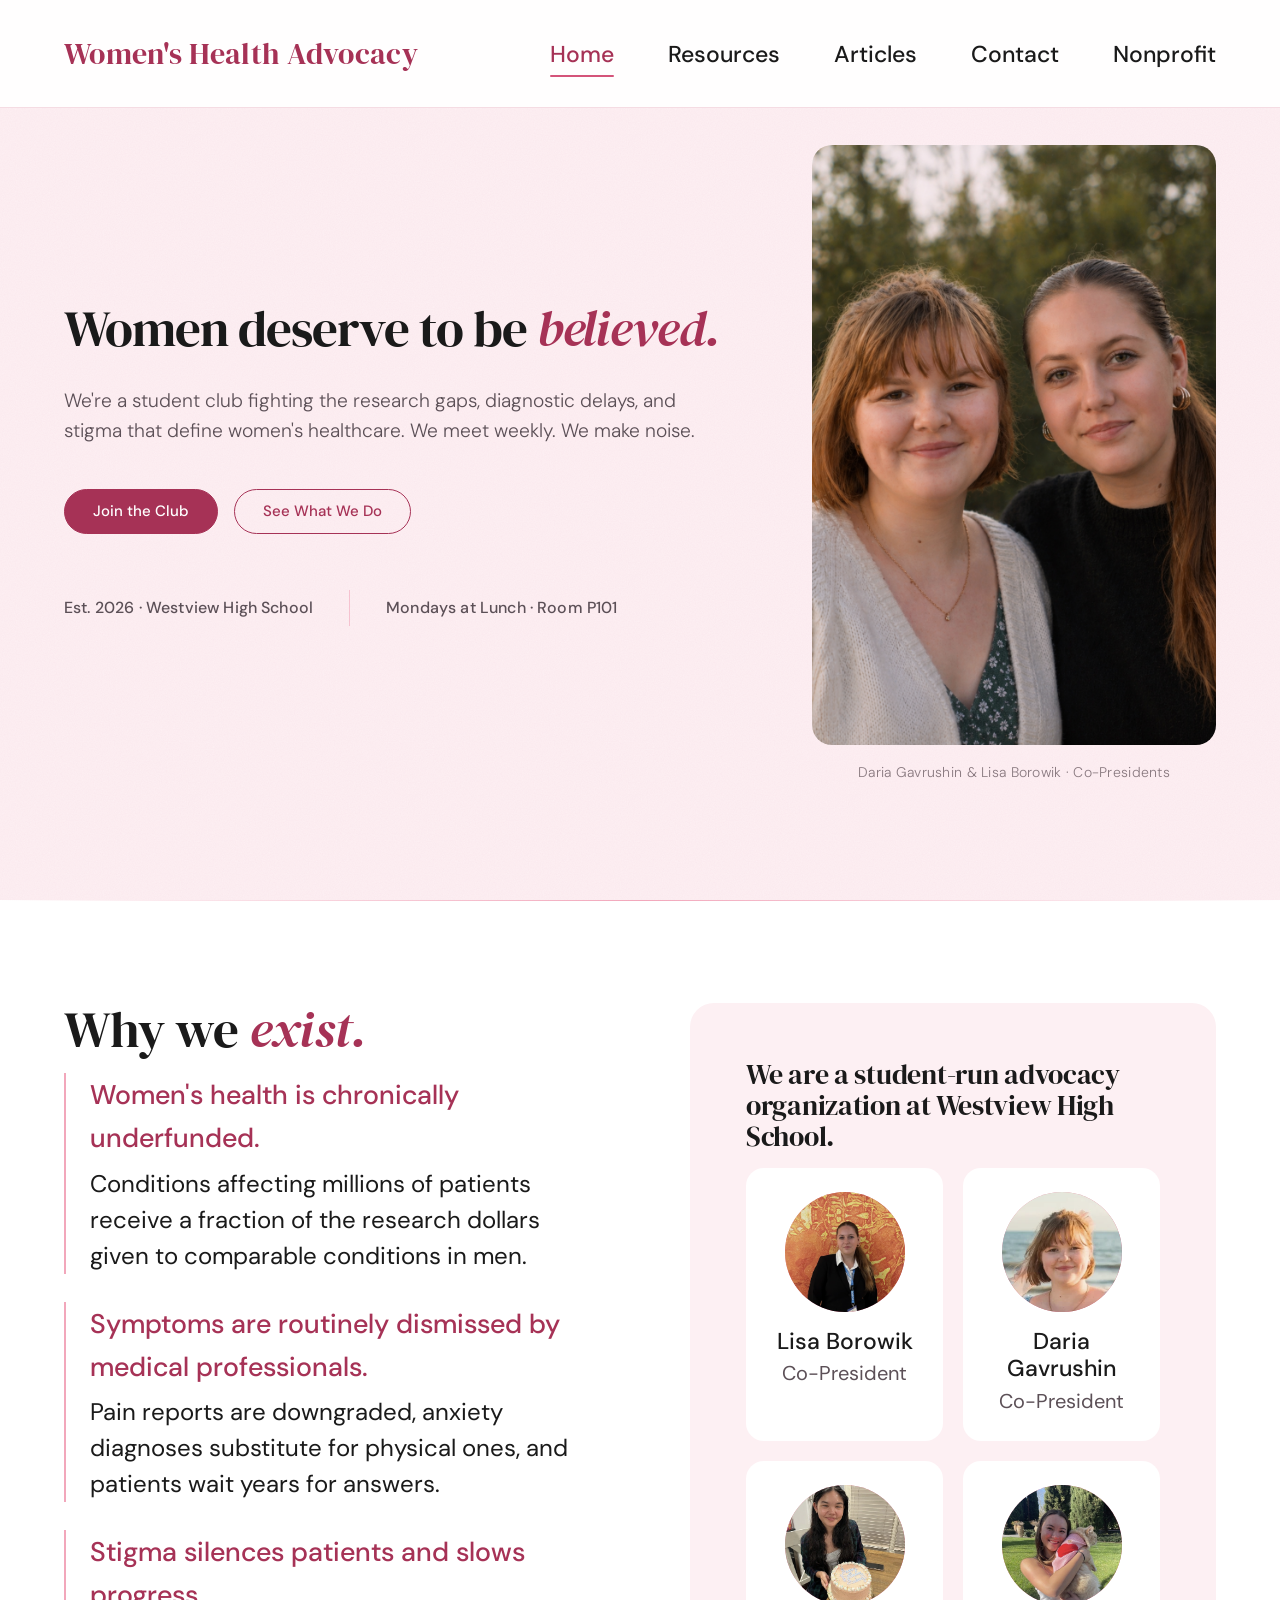
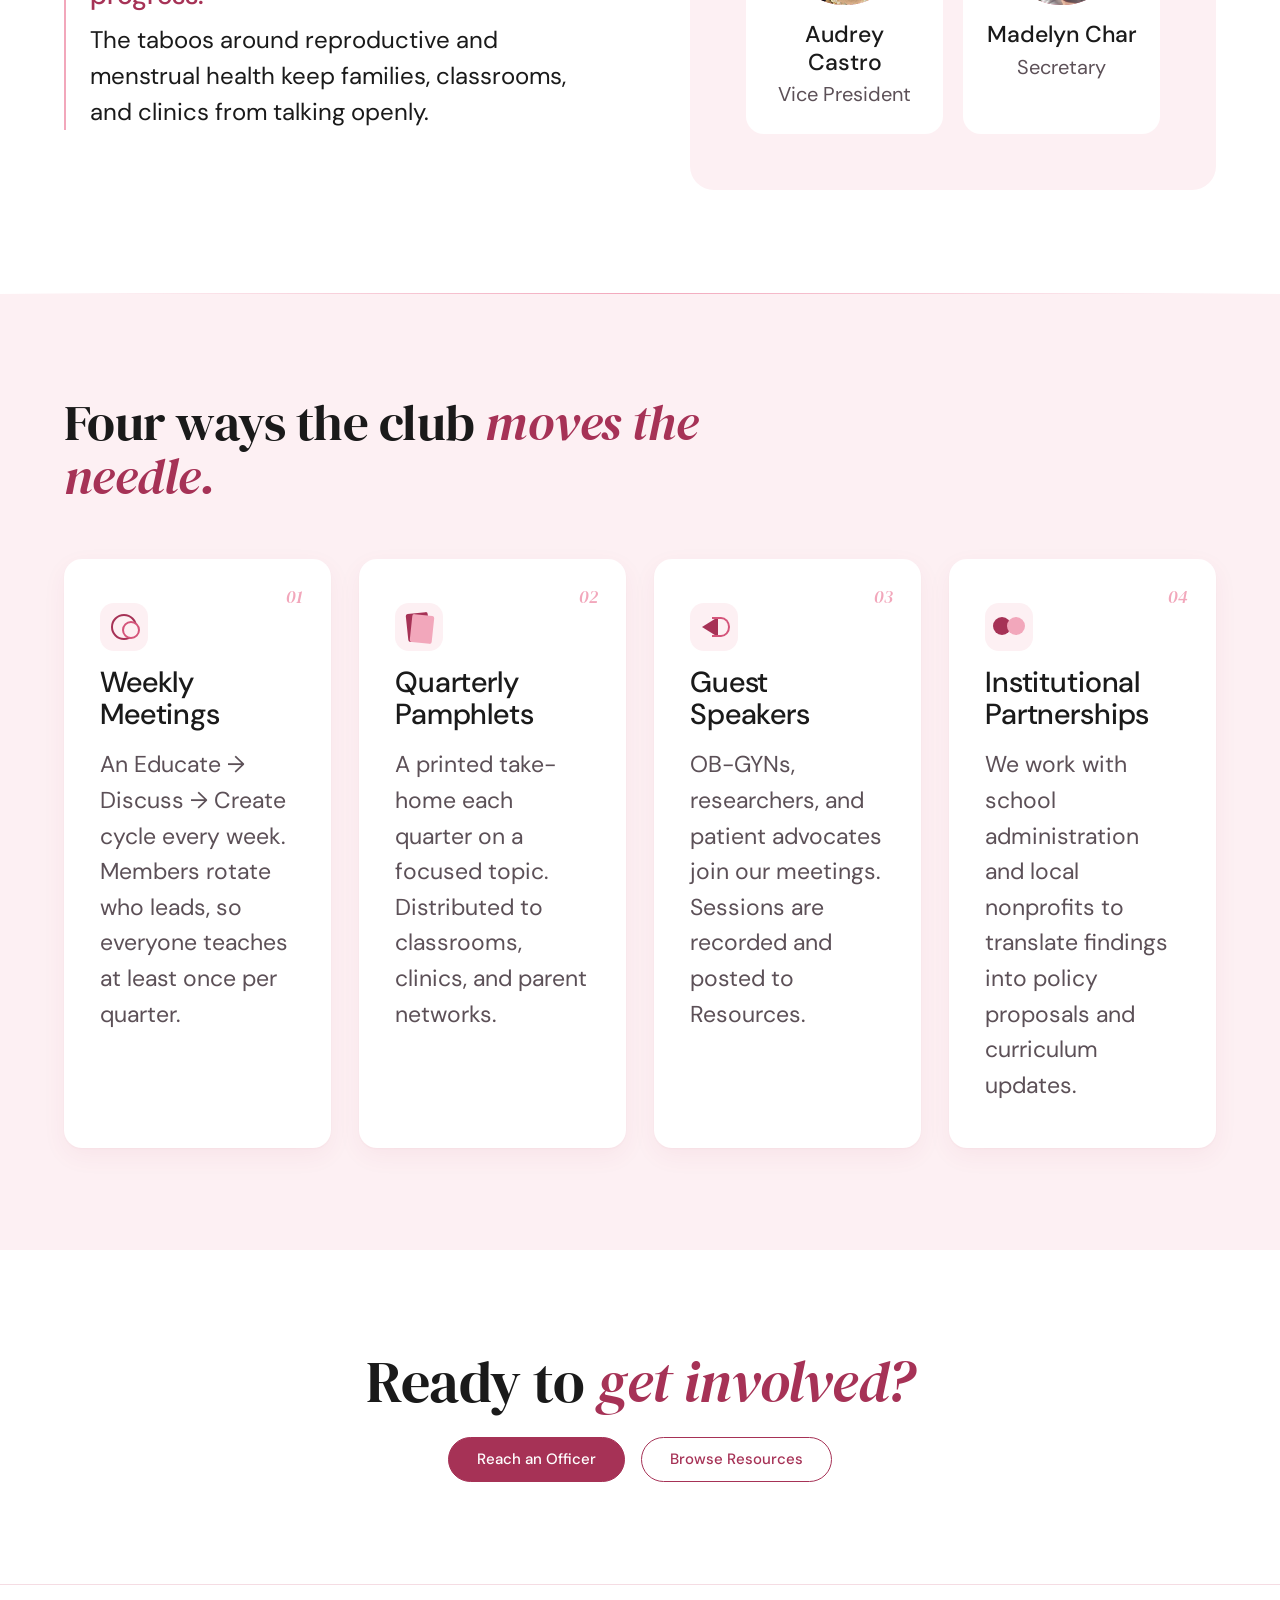
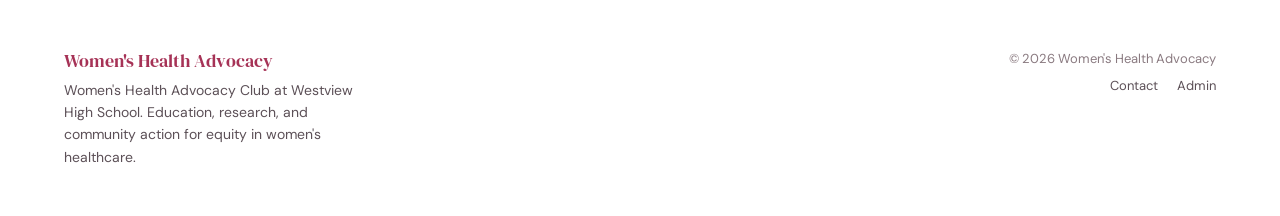
==== index.html @ ee6847b2 "initial commit" ====
<!DOCTYPE html>
<html lang="en">
<head>
<meta charset="UTF-8" />
<meta name="viewport" content="width=device-width, initial-scale=1.0" />
<title>Women's Health Advocacy</title>
<meta name="description" content="The Women's Health Advocacy Club at Westview High School. Education, research, and community action for equity in women's healthcare." />
<link rel="preconnect" href="https://fonts.googleapis.com">
<link rel="preconnect" href="https://fonts.gstatic.com" crossorigin>
<link href="https://fonts.googleapis.com/css2?family=DM+Sans:wght@300;400;500;700&family=DM+Serif+Display:ital@0;1&display=swap" rel="stylesheet">
<link rel="stylesheet" href="styles.css" />
<style>
/* Pull hero up past main's nav offset */
body:has(.hero) main { padding-top: 0; }

/* ===== HERO ===== */
.hero {
  min-height: 100vh;
  background: var(--blush);
  padding: clamp(3.375rem, 6vw, 5rem) clamp(1.5rem, 5vw, 5rem) clamp(2rem, 4vw, 3rem);
  display: flex;
  align-items: center;
  position: relative;
  overflow: hidden;
}
.hero-grid {
  max-width: var(--max-w);
  width: 100%;
  margin: 0 auto;
  display: grid;
  grid-template-columns: minmax(0, 58%) minmax(0, 1fr);
  gap: 5rem;
  align-items: center;
  position: relative;
  z-index: 2;
}
.hero-text { max-width: 51.25rem; }
.hero h1 {
  font-size: clamp(2rem, 4vw, 4rem);
  line-height: 1.0;
  letter-spacing: -0.02em;
  margin-bottom: 2rem;
}
.hero h1 em {
  font-style: italic;
  color: var(--deep-rose);
}
.hero p.lead {
  font-size: clamp(1rem, 1.5vw, 1.375rem);
  font-weight: 300;
  color: var(--text-muted);
  max-width: 40rem;
  margin-bottom: 2.75rem;
  line-height: 1.55;
}
.hero-ctas { display: flex; gap: 1rem; flex-wrap: wrap; }

.hero-meta {
  margin-top: 3.5rem;
  display: flex;
  gap: 2.25rem;
  align-items: center;
  flex-wrap: wrap;
}
.hero-meta-item {
  display: flex;
  flex-direction: column;
}
.hero-fact {
  font-size: 1rem;
  font-weight: 500;
  color: var(--text-muted);
  letter-spacing: 0.01em;
}
.hero-divider-vert {
  width: 1px;
  height: 2.25rem;
  background: var(--soft-rose);
  opacity: 0.6;
}

/* Hero photo */
.hero-photo-wrap {
  margin-left: auto;
  width: 100%;
  max-width: 30rem;
  display: flex;
  flex-direction: column;
  align-items: center;
  gap: 1rem;
}
.hero-photo-frame {
  position: relative;
  width: 100%;
  height: 37.5rem;
  border-radius: 1.25rem;
  overflow: hidden;
}
.hero-photo-frame img {
  width: 100%;
  height: 100%;
  object-fit: cover;
  object-position: center top;
  display: block;
}
.hero-photo-frame::after {
  content: "";
  position: absolute;
  inset: 0;
  background-color: #F2A7BB;
  opacity: 0.15;
  mix-blend-mode: multiply;
  pointer-events: none;
  border-radius: 1.25rem;
}
.hero-photo-caption {
  font-family: 'DM Sans', sans-serif;
  font-weight: 300;
  font-size: 0.875rem;
  color: var(--text-soft);
  text-align: center;
  letter-spacing: 0.02em;
}

@media (max-width: 880px) {
  .hero-grid { grid-template-columns: 1fr; gap: 3.5rem; }
  .hero-photo-wrap { max-width: 21.25rem; margin: 0 auto; }
  .hero-photo-frame { height: 26.25rem; }
  .hero { min-height: auto; padding: 6.875rem 2rem 5rem; }
}

/* ===== PURPOSE ===== */
.purpose {
  background: var(--white);
}
.purpose-grid {
  display: grid;
  grid-template-columns: 1fr 1fr;
  gap: 6.25rem;
  align-items: start;
}
.purpose h2 {
  font-size: clamp(2rem, 4vw, 4.5rem);
  margin-bottom: 1rem;
  line-height: 1.05;
}
.purpose h2 em { font-style: italic; color: var(--deep-rose); }
.purpose-intro {
  font-size: 1.625rem;
  color: var(--text-muted);
  margin-bottom: 2.25rem;
  font-weight: 300;
  max-width: 35rem;
}
.problem-list {
  list-style: none;
  display: flex;
  flex-direction: column;
  gap: 1.75rem;
}
.problem-list li {
  padding-left: 1.5rem;
  border-left: 2px solid var(--soft-rose);
}
.problem-list strong {
  display: block;
  font-family: 'DM Sans', sans-serif;
  font-size: 1.6875rem;
  font-weight: 500;
  color: var(--deep-rose);
  margin-bottom: 0.375rem;
}
.problem-list p {
  font-size: 1.5rem;
  color: var(--text);
  line-height: 1.5;
}

.who-card {
  background: var(--blush);
  border-radius: 1.5rem;
  padding: 3.5rem;
}
.who-card h3 {
  font-size: 1.75rem;
  margin-bottom: 1rem;
}
.who-card p.who-desc {
  font-size: 1.5rem;
  color: var(--text);
  line-height: 1.6;
  margin-bottom: 2rem;
}
.who-card p.who-desc .arrow {
  color: var(--deep-rose);
  font-weight: 500;
  margin: 0 0.25rem;
  font-style: italic;
}
.officer-grid {
  display: grid;
  grid-template-columns: 1fr 1fr;
  gap: 1.25rem;
}
.officer {
  background: var(--white);
  border-radius: 1.125rem;
  padding: 1.5rem 1.25rem;
  display: flex;
  flex-direction: column;
  align-items: center;
  gap: 1rem;
  text-align: center;
}
.officer-avatar {
  width: 7.5rem;
  height: 7.5rem;
  border-radius: 50%;
  background: radial-gradient(circle at 30% 30%, var(--soft-rose), var(--primary-rose));
  flex-shrink: 0;
  overflow: hidden;
}
.officer-avatar img {
  width: 100%;
  height: 100%;
  object-fit: cover;
  object-position: center top;
  display: block;
}
.officer-name {
  font-size: 1.4375rem;
  font-weight: 500;
  color: var(--text);
  line-height: 1.2;
  margin-bottom: 0.125rem;
}
.officer-role {
  font-size: 1.25rem;
  color: var(--text-muted);
}

@media (max-width: 880px) {
  .purpose-grid { grid-template-columns: 1fr; gap: 3rem; }
  .who-card { padding: 1.75rem; }
  .officer-grid { grid-template-columns: 1fr; }
}

/* ===== WHAT WE DO ===== */
.what {
  background: var(--blush);
}
.what-head {
  display: flex;
  align-items: end;
  justify-content: space-between;
  margin-bottom: 3.5rem;
  gap: 2rem;
  flex-wrap: wrap;
}
.what-head h2 {
  font-size: clamp(2rem, 4vw, 4.5rem);
  line-height: 1.05;
  max-width: 43.75rem;
}
.what-head h2 em { font-style: italic; color: var(--deep-rose); }
.what-head p {
  font-size: 1.5rem;
  color: var(--text-muted);
  max-width: 30rem;
  font-weight: 300;
}

.what-grid {
  display: grid;
  grid-template-columns: repeat(4, 1fr);
  gap: 1.75rem;
}
.activity {
  background: var(--white);
  border-radius: 1.125rem;
  padding: 2.75rem 2.25rem;
  box-shadow: var(--shadow-card);
  display: flex;
  flex-direction: column;
  gap: 1rem;
  transition: transform 0.25s ease, box-shadow 0.25s ease;
}
.activity:hover {
  transform: translateY(-4px);
  box-shadow: var(--shadow-card-hover);
}
.activity-icon {
  width: 3rem; height: 3rem;
  border-radius: 0.875rem;
  background: var(--blush);
  display: flex;
  align-items: center;
  justify-content: center;
  position: relative;
}
.activity-icon::before, .activity-icon::after {
  content: "";
  position: absolute;
}
.icon-meet::before {
  width: 22px; height: 22px;
  border: 2px solid var(--deep-rose);
  border-radius: 50%;
}
.icon-meet::after {
  width: 14px; height: 14px;
  border: 2px solid var(--primary-rose);
  border-radius: 50%;
  top: 18px; left: 22px;
  background: var(--blush);
}
.icon-pamphlet::before {
  width: 22px; height: 28px;
  background: var(--deep-rose);
  border-radius: 2px;
  transform: rotate(-6deg);
  left: 12px;
}
.icon-pamphlet::after {
  width: 22px; height: 28px;
  background: var(--soft-rose);
  border-radius: 2px;
  transform: rotate(6deg);
  left: 16px; top: 12px;
}
.icon-speaker::before {
  width: 0; height: 0;
  border-top: 10px solid transparent;
  border-bottom: 10px solid transparent;
  border-right: 16px solid var(--deep-rose);
  left: 12px; top: 14px;
}
.icon-speaker::after {
  width: 16px; height: 16px;
  border: 2px solid var(--primary-rose);
  border-left: 0;
  border-radius: 0 50% 50% 0;
  left: 22px; top: 14px;
}
.icon-partner::before {
  width: 18px; height: 18px;
  border-radius: 50%;
  background: var(--deep-rose);
  left: 8px; top: 14px;
}
.icon-partner::after {
  width: 18px; height: 18px;
  border-radius: 50%;
  background: var(--soft-rose);
  left: 22px; top: 14px;
}

.activity h3 {
  font-family: 'DM Sans', sans-serif;
  font-size: 1.8125rem;
  font-weight: 500;
  color: var(--text);
  letter-spacing: -0.005em;
}
.activity p {
  font-size: 1.4375rem;
  line-height: 1.55;
  color: var(--text-muted);
}
.activity .num {
  position: absolute;
  top: 1.5rem; right: 1.75rem;
  font-family: 'DM Serif Display', serif;
  font-style: italic;
  color: var(--soft-rose);
  font-size: 1.125rem;
}
.activity { position: relative; }

@media (max-width: 1000px) {
  .what-grid { grid-template-columns: 1fr 1fr; }
}
@media (max-width: 520px) {
  .what-grid { grid-template-columns: 1fr; }
}

/* ===== CTA STRIP ===== */
.cta-strip {
  background: var(--white);
  padding: clamp(3rem, 8vw, 7.5rem) clamp(1.5rem, 5vw, 5rem);
  text-align: center;
}
.cta-strip h2 {
  font-size: clamp(2rem, 4.5vw, 4.5rem);
  max-width: 56.25rem;
  margin: 0 auto 1.5rem;
  line-height: 1.05;
}
.cta-strip h2 em { font-style: italic; color: var(--deep-rose); }
.cta-strip p {
  font-size: 1.625rem;
  color: var(--text-muted);
  max-width: 45rem;
  margin: 0 auto 2rem;
  font-weight: 300;
}
</style>
</head>
<body>

<nav class="nav">
  <div class="nav-inner">
    <a href="index.html" class="nav-logo">Women's Health Advocacy</a>
    <button class="nav-toggle" aria-label="Toggle menu" aria-expanded="false">
      <span></span><span></span><span></span>
    </button>
    <ul class="nav-links">
      <li><a href="index.html" class="active">Home</a></li>
      <li><a href="resources.html">Resources</a></li>
      <li><a href="articles.html">Articles</a></li>
      <li><a href="contact.html">Contact</a></li>
      <li><a href="nonprofit.html">Nonprofit</a></li>
    </ul>
  </div>
</nav>

<main>

  <!-- HERO -->
  <section class="hero grain" id="top">
    <div class="hero-grid">
      <div class="hero-text">
        <h1 class="fade-up d1">Women deserve to be <em>believed.</em></h1>
        <p class="lead fade-up d2">We're a student club fighting the research gaps, diagnostic delays, and stigma that define women's healthcare. We meet weekly. We make noise.</p>
        <div class="hero-ctas fade-up d3">
          <a href="contact.html" class="btn btn-filled">Join the Club</a>
          <a href="#what" class="btn btn-outline">See What We Do</a>
        </div>
        <div class="hero-meta fade-up d4">
          <div class="hero-meta-item">
            <span class="hero-fact">Est. 2026 · Westview High School</span>
          </div>
          <div class="hero-divider-vert"></div>
          <div class="hero-meta-item">
            <span class="hero-fact">Mondays at Lunch · Room P101</span>
          </div>
        </div>
      </div>

      <div class="hero-photo-wrap fade-up d2">
        <div class="hero-photo-frame">
          <img src="images/Dasha_Lisa.png" alt="Lisa Borowik and Daria Gavrushin, Co-Presidents" />
        </div>
        <p class="hero-photo-caption">Daria Gavrushin &amp; Lisa Borowik · Co-Presidents</p>
      </div>
    </div>
  </section>

  <hr class="rose-divider" />

  <!-- PURPOSE + WHO WE ARE -->
  <section class="purpose" id="purpose">
    <div class="container purpose-grid">
      <div>
        <h2>Why we <em>exist.</em></h2>
        <ul class="problem-list">
          <li>
            <strong>Women's health is chronically underfunded.</strong>
            <p>Conditions affecting millions of patients receive a fraction of the research dollars given to comparable conditions in men.</p>
          </li>
          <li>
            <strong>Symptoms are routinely dismissed by medical professionals.</strong>
            <p>Pain reports are downgraded, anxiety diagnoses substitute for physical ones, and patients wait years for answers.</p>
          </li>
          <li>
            <strong>Stigma silences patients and slows progress.</strong>
            <p>The taboos around reproductive and menstrual health keep families, classrooms, and clinics from talking openly.</p>
          </li>
        </ul>
      </div>

      <aside class="who-card">
        <h3>We are a student-run advocacy organization at Westview High School.</h3>
        <div class="officer-grid">
          <div class="officer">
            <div class="officer-avatar"><img src="images/LisaB.png" alt="Lisa Borowik" /></div>
            <div>
              <div class="officer-name">Lisa Borowik</div>
              <div class="officer-role">Co-President</div>
            </div>
          </div>
          <div class="officer">
            <div class="officer-avatar"><img src="images/Dasha.png" alt="Daria Gavrushin" /></div>
            <div>
              <div class="officer-name">Daria Gavrushin</div>
              <div class="officer-role">Co-President</div>
            </div>
          </div>
          <div class="officer">
            <div class="officer-avatar"><img src="images/Audrey.png" alt="Audrey Castro" /></div>
            <div>
              <div class="officer-name">Audrey Castro</div>
              <div class="officer-role">Vice President</div>
            </div>
          </div>
          <div class="officer">
            <div class="officer-avatar"><img src="images/Madelyn.png" alt="Madelyn Char" /></div>
            <div>
              <div class="officer-name">Madelyn Char</div>
              <div class="officer-role">Secretary</div>
            </div>
          </div>
        </div>
      </aside>
    </div>
  </section>

  <hr class="rose-divider" />

  <!-- WHAT WE DO -->
  <section class="what" id="what">
    <div class="container">
      <div class="what-head">
        <div>
          <h2>Four ways the club <em>moves the needle.</em></h2>
        </div>
      </div>

      <div class="what-grid">
        <article class="activity">
          <div class="activity-icon icon-meet"></div>
          <span class="num">01</span>
          <h3>Weekly Meetings</h3>
          <p>An Educate &#8594; Discuss &#8594; Create cycle every week. Members rotate who leads, so everyone teaches at least once per quarter.</p>
        </article>

        <article class="activity">
          <div class="activity-icon icon-pamphlet"></div>
          <span class="num">02</span>
          <h3>Quarterly Pamphlets</h3>
          <p>A printed take-home each quarter on a focused topic. Distributed to classrooms, clinics, and parent networks.</p>
        </article>

        <article class="activity">
          <div class="activity-icon icon-speaker"></div>
          <span class="num">03</span>
          <h3>Guest Speakers</h3>
          <p>OB-GYNs, researchers, and patient advocates join our meetings. Sessions are recorded and posted to Resources.</p>
        </article>

        <article class="activity">
          <div class="activity-icon icon-partner"></div>
          <span class="num">04</span>
          <h3>Institutional Partnerships</h3>
          <p>We work with school administration and local nonprofits to translate findings into policy proposals and curriculum updates.</p>
        </article>
      </div>
    </div>
  </section>

  <!-- CTA STRIP -->
  <section class="cta-strip">
    <h2>Ready to <em>get involved?</em></h2>
    <div class="hero-ctas" style="justify-content:center;">
      <a href="contact.html" class="btn btn-filled">Reach an Officer</a>
      <a href="resources.html" class="btn btn-outline">Browse Resources</a>
    </div>
  </section>

</main>

<footer class="footer">
  <div class="footer-inner">
    <div>
      <div class="footer-logo">Women's Health Advocacy</div>
      <p class="footer-tag">Women's Health Advocacy Club at Westview High School. Education, research, and community action for equity in women's healthcare.</p>
    </div>
    <div class="footer-meta">
      <div>&#169; 2026 Women's Health Advocacy</div>
      <div style="margin-top:6px;">
        <a href="contact.html">Contact</a>
        <a href="admin.html">Admin</a>
      </div>
    </div>
  </div>
</footer>

<script src="nav.js"></script>
</body>
</html>
---- styles.css ----
/* WHA — Women's Health Advocacy Club */
/* Shared styles across all pages */

:root {
  --white: #FFFFFF;
  --blush: #FDF0F3;
  --soft-rose: #F2A7BB;
  --primary-rose: #D4547A;
  --deep-rose: #A63256;
  --text: #1A1A1A;
  --text-muted: #5C5057;
  --text-soft: #8A7A80;
  --border-blush: #F5DCE3;
  --shadow-card: 0 1px 2px rgba(166, 50, 86, 0.04), 0 8px 24px rgba(166, 50, 86, 0.06);
  --shadow-card-hover: 0 2px 4px rgba(166, 50, 86, 0.06), 0 16px 36px rgba(166, 50, 86, 0.10);
  --max-w: 1440px;
}

* {
  box-sizing: border-box;
  margin: 0;
  padding: 0;
}

html {
  font-size: 16px;
  scroll-behavior: smooth;
  scroll-padding-top: 8.25rem;
}

body {
  font-family: 'DM Sans', sans-serif;
  font-weight: 400;
  font-size: 1.625rem;
  line-height: 1.6;
  color: var(--text);
  background: var(--white);
  -webkit-font-smoothing: antialiased;
  -moz-osx-font-smoothing: grayscale;
}

h1, h2, h3, h4, h5 {
  font-family: 'DM Serif Display', serif;
  font-weight: 400;
  line-height: 1.1;
  letter-spacing: -0.01em;
  color: var(--text);
}

a {
  color: var(--deep-rose);
  text-decoration: none;
  transition: color 0.2s ease;
}

a:hover {
  color: var(--primary-rose);
}

img { max-width: 100%; display: block; }

/* ---------- NAVBAR ---------- */
.nav {
  position: fixed;
  top: 0; left: 0; right: 0;
  height: 6.75rem;
  background: rgba(255, 255, 255, 0.92);
  backdrop-filter: saturate(180%) blur(12px);
  -webkit-backdrop-filter: saturate(180%) blur(12px);
  border-bottom: 1px solid var(--border-blush);
  z-index: 100;
}

.nav-inner {
  max-width: var(--max-w);
  height: 100%;
  margin: 0 auto;
  padding: 0 4rem;
  display: flex;
  align-items: center;
  justify-content: space-between;
}

.nav-logo {
  font-family: 'DM Serif Display', serif;
  font-size: 1.875rem;
  letter-spacing: 0.01em;
  color: var(--deep-rose);
  text-decoration: none;
  line-height: 1.2;
}

.nav-logo:hover { color: var(--deep-rose); }

.nav-links {
  display: flex;
  gap: 3.375rem;
  list-style: none;
  align-items: center;
}

.nav-links a {
  color: var(--text);
  font-size: 1.4375rem;
  font-weight: 500;
  position: relative;
  padding: 0.375rem 0;
  text-decoration: none;
}

.nav-links a:hover { color: var(--deep-rose); }

.nav-links a.active {
  color: var(--deep-rose);
}

.nav-links a.active::after {
  content: "";
  position: absolute;
  left: 0; right: 0;
  bottom: -2px;
  height: 2px;
  background: var(--primary-rose);
  border-radius: 2px;
}

/* Hamburger */
.nav-toggle {
  display: none;
  background: transparent;
  border: 0;
  width: 3.75rem;
  height: 3.75rem;
  cursor: pointer;
  position: relative;
  padding: 0;
}
.nav-toggle span {
  display: block;
  position: absolute;
  left: 0.75rem;
  width: 2.25rem;
  height: 3px;
  background: var(--deep-rose);
  border-radius: 2px;
  transition: transform 0.3s ease, opacity 0.2s ease, top 0.3s ease;
}
.nav-toggle span:nth-child(1) { top: 1.3125rem; }
.nav-toggle span:nth-child(2) { top: 1.8125rem; }
.nav-toggle span:nth-child(3) { top: 2.3125rem; }
.nav-toggle.open span:nth-child(1) { top: 1.8125rem; transform: rotate(45deg); }
.nav-toggle.open span:nth-child(2) { opacity: 0; }
.nav-toggle.open span:nth-child(3) { top: 1.8125rem; transform: rotate(-45deg); }

@media (max-width: 820px) {
  .nav-toggle { display: block; }
  .nav-links {
    position: fixed;
    top: 6.75rem; left: 0; right: 0;
    flex-direction: column;
    gap: 0;
    background: var(--white);
    border-bottom: 1px solid var(--border-blush);
    padding: 0.5rem 0 1rem;
    transform: translateY(-110%);
    transition: transform 0.32s ease;
    box-shadow: 0 12px 24px rgba(166, 50, 86, 0.06);
  }
  .nav-links.open { transform: translateY(0); }
  .nav-links li { width: 100%; }
  .nav-links a {
    display: block;
    padding: 1.5rem 3rem;
    font-size: 1.625rem;
    border-top: 1px solid var(--border-blush);
  }
  .nav-links a.active::after { display: none; }
}

/* ---------- LAYOUT ---------- */
main { padding-top: 6.75rem; }
section { padding: clamp(3rem, 8vw, 7.5rem) clamp(1.5rem, 5vw, 5rem); }
.container { max-width: var(--max-w); margin: 0 auto; }

@media (max-width: 600px) {
  section { padding: 4.5rem 2rem; }
}

/* ---------- BUTTONS ---------- */
.btn {
  display: inline-flex;
  align-items: center;
  gap: 0.5rem;
  padding: 0.875rem 1.75rem;
  font-family: 'DM Sans', sans-serif;
  font-size: 0.9375rem;
  font-weight: 500;
  border-radius: 999px;
  cursor: pointer;
  transition: all 0.2s ease;
  text-decoration: none;
  border: 1.5px solid transparent;
  line-height: 1;
}

.btn-filled {
  background: var(--deep-rose);
  color: var(--white);
  border-color: var(--deep-rose);
}
.btn-filled:hover {
  background: #8a2746;
  border-color: #8a2746;
  color: var(--white);
  transform: translateY(-1px);
  box-shadow: 0 8px 16px rgba(166, 50, 86, 0.25);
}

.btn-outline {
  background: transparent;
  color: var(--deep-rose);
  border-color: var(--deep-rose);
}
.btn-outline:hover {
  background: var(--deep-rose);
  color: var(--white);
  transform: translateY(-1px);
}

.btn-sm {
  padding: 0.625rem 1.125rem;
  font-size: 0.875rem;
}

/* ---------- BADGES ---------- */
.badge {
  display: inline-block;
  padding: 0.25rem 0.75rem;
  border-radius: 999px;
  font-size: 0.75rem;
  font-weight: 500;
  letter-spacing: 0.04em;
  text-transform: uppercase;
}
.badge-soft { background: var(--soft-rose); color: #6b1530; }
.badge-deep { background: var(--deep-rose); color: var(--white); }
.badge-line {
  background: transparent;
  color: var(--deep-rose);
  border: 1px solid var(--soft-rose);
}

/* ---------- CARDS ---------- */
.card {
  background: var(--white);
  border-radius: 1rem;
  padding: 1.75rem;
  box-shadow: var(--shadow-card);
  transition: transform 0.25s ease, box-shadow 0.25s ease;
  display: flex;
  flex-direction: column;
  gap: 0.75rem;
}
.card:hover {
  transform: translateY(-3px);
  box-shadow: var(--shadow-card-hover);
}

/* ---------- PAGE HEADERS ---------- */
.page-header {
  padding: clamp(6rem, 12vw, 11.25rem) clamp(1.5rem, 5vw, 5rem) clamp(2rem, 4vw, 3.125rem);
  background: linear-gradient(180deg, var(--blush) 0%, var(--white) 100%);
}
.page-header .container { max-width: var(--max-w); }
.page-header h1 {
  font-size: clamp(2.5rem, 6vw, 4.5rem);
  margin-bottom: 1.5rem;
}
.page-header h1 em {
  font-style: italic;
  color: var(--deep-rose);
}
.page-header p {
  font-size: clamp(1rem, 1.3vw, 1.5rem);
  font-weight: 300;
  color: var(--text-muted);
  max-width: 47.5rem;
}

/* ---------- DIVIDER ---------- */
.rose-divider {
  height: 1px;
  background: linear-gradient(90deg, transparent 0%, var(--soft-rose) 50%, transparent 100%);
  border: 0;
  margin: 0 auto;
  max-width: 100%;
}

/* ---------- FOOTER ---------- */
.footer {
  background: var(--white);
  border-top: 1px solid var(--border-blush);
  padding: clamp(2.5rem, 5vw, 4rem) clamp(1.5rem, 5vw, 5rem) 3rem;
}
.footer-inner {
  max-width: var(--max-w);
  margin: 0 auto;
  display: flex;
  justify-content: space-between;
  align-items: flex-start;
  gap: 2rem;
  flex-wrap: wrap;
}
.footer-logo {
  font-family: 'DM Serif Display', serif;
  font-size: 1.125rem;
  color: var(--deep-rose);
  margin-bottom: 0.375rem;
  line-height: 1.3;
}
.footer-tag {
  font-size: 0.875rem;
  color: var(--text-muted);
  max-width: 18.75rem;
}
.footer-meta {
  font-size: 0.8125rem;
  color: var(--text-soft);
  text-align: right;
}
.footer-meta a { color: var(--text-muted); margin-left: 1rem; }
@media (max-width: 600px) {
  .footer-meta { text-align: left; }
}

/* ---------- GRAIN ---------- */
.grain {
  position: relative;
  isolation: isolate;
}
.grain::before {
  content: "";
  position: absolute;
  inset: 0;
  background-image: url("data:image/svg+xml;utf8,<svg xmlns='http://www.w3.org/2000/svg' width='220' height='220'><filter id='n'><feTurbulence type='fractalNoise' baseFrequency='0.85' numOctaves='2' stitchTiles='stitch'/><feColorMatrix values='0 0 0 0 0.65  0 0 0 0 0.20  0 0 0 0 0.34  0 0 0 0.32 0'/></filter><rect width='100%' height='100%' filter='url(%23n)'/></svg>");
  opacity: 0.18;
  mix-blend-mode: multiply;
  pointer-events: none;
  z-index: 0;
}
.grain > * { position: relative; z-index: 1; }

/* ---------- TOAST ---------- */
.toast {
  position: fixed;
  bottom: 2rem;
  left: 50%;
  transform: translateX(-50%) translateY(1.25rem);
  background: var(--text);
  color: var(--white);
  padding: 0.875rem 1.5rem;
  border-radius: 999px;
  font-size: 0.875rem;
  font-weight: 500;
  box-shadow: 0 12px 32px rgba(0,0,0,0.2);
  opacity: 0;
  transition: opacity 0.25s ease, transform 0.25s ease;
  z-index: 200;
  pointer-events: none;
}
.toast.show {
  opacity: 1;
  transform: translateX(-50%) translateY(0);
}

/* ---------- FADE-IN ANIMATION ---------- */
@keyframes fadeUp {
  from { opacity: 0; transform: translateY(1rem); }
  to   { opacity: 1; transform: translateY(0); }
}
.fade-up {
  opacity: 0;
  animation: fadeUp 0.8s cubic-bezier(0.2, 0.7, 0.2, 1) forwards;
}
.fade-up.d1 { animation-delay: 0.1s; }
.fade-up.d2 { animation-delay: 0.25s; }
.fade-up.d3 { animation-delay: 0.4s; }
.fade-up.d4 { animation-delay: 0.55s; }
.fade-up.d5 { animation-delay: 0.7s; }

/* ---------- UTIL ---------- */
.eyebrow {
  display: inline-block;
  font-size: 0.8125rem;
  font-weight: 500;
  letter-spacing: 0.14em;
  text-transform: uppercase;
  color: var(--deep-rose);
  margin-bottom: 1rem;
}
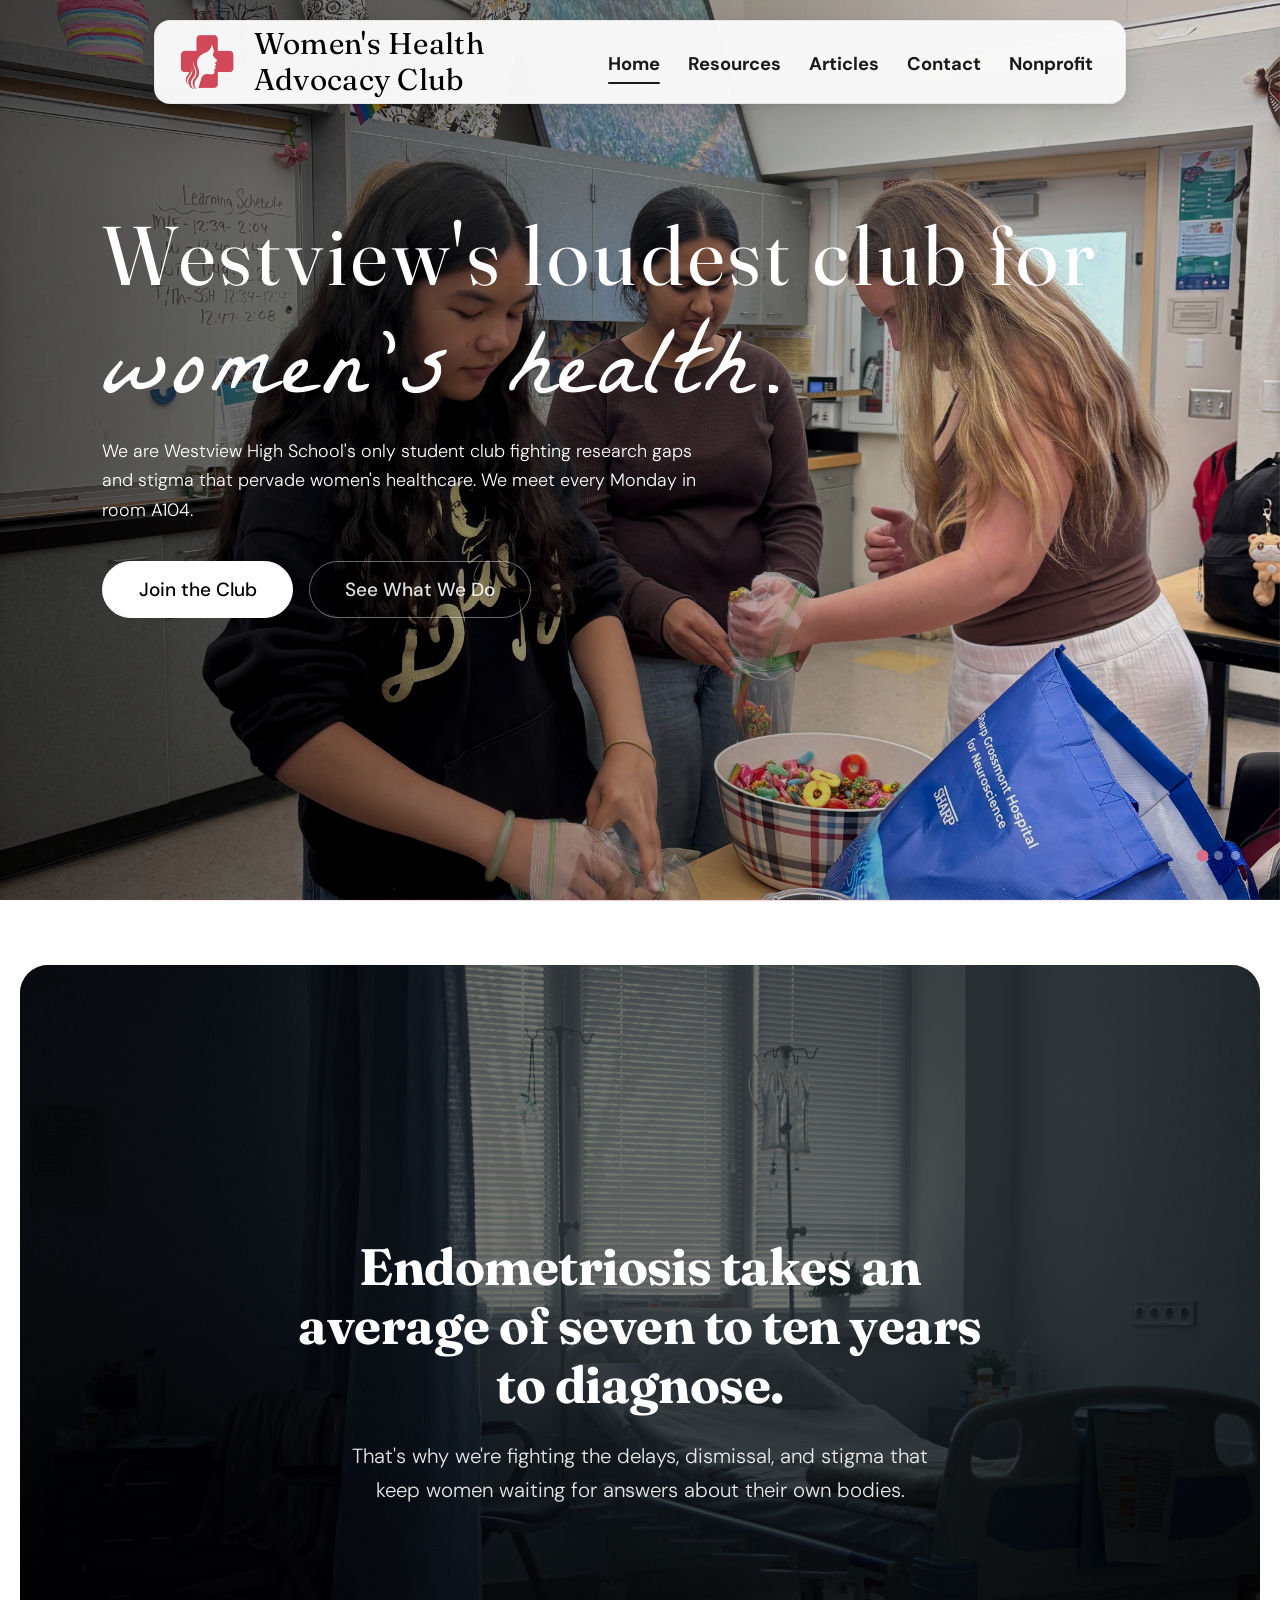
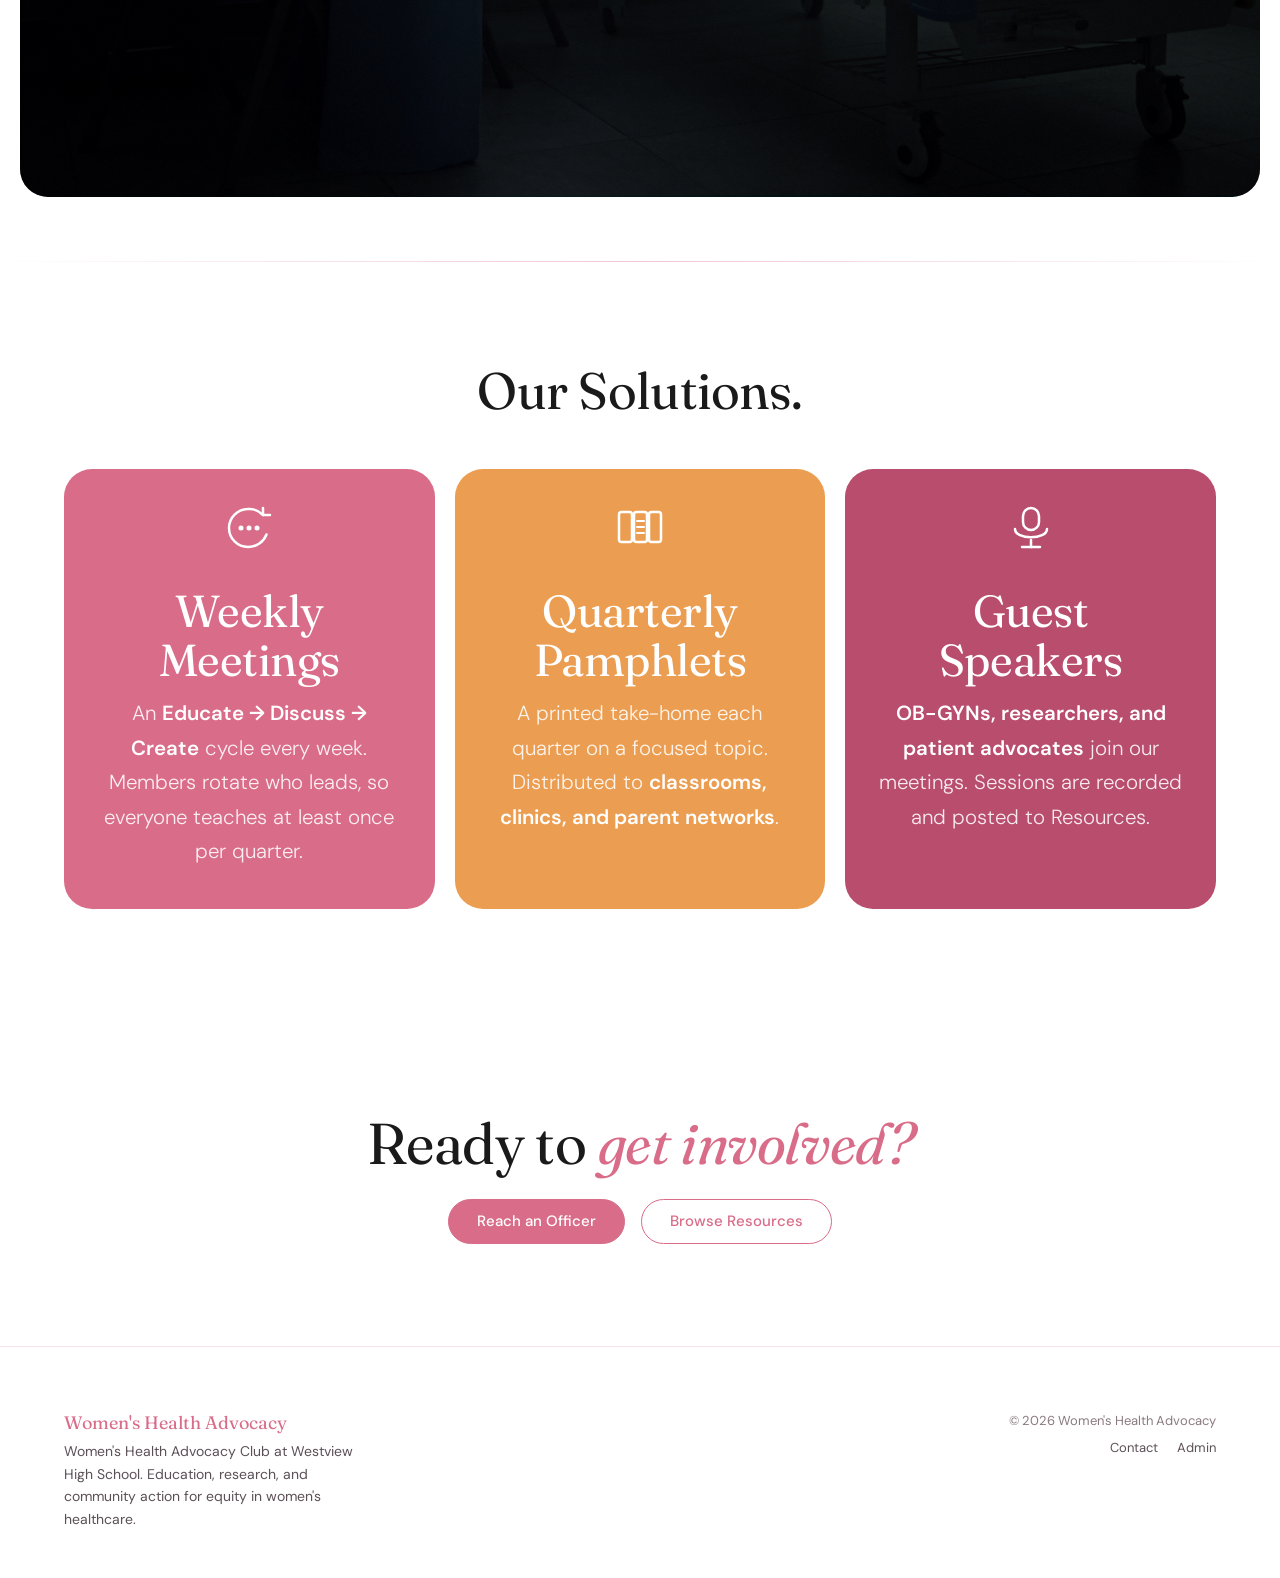
==== commit 0e291b82: "Initial commit" ====
--- a/index.html
+++ b/index.html
@@ -7,126 +7,290 @@
 <meta name="description" content="The Women's Health Advocacy Club at Westview High School. Education, research, and community action for equity in women's healthcare." />
 <link rel="preconnect" href="https://fonts.googleapis.com">
 <link rel="preconnect" href="https://fonts.gstatic.com" crossorigin>
-<link href="https://fonts.googleapis.com/css2?family=DM+Sans:wght@300;400;500;700&family=DM+Serif+Display:ital@0;1&display=swap" rel="stylesheet">
+<link href="https://fonts.googleapis.com/css2?family=DM+Sans:wght@300;400;500;700&family=DM+Serif+Display:ital@0;1&family=Fraunces:ital,opsz,wght@0,9..144,300;0,9..144,400;0,9..144,700;1,9..144,400&family=La+Belle+Aurore&display=swap" rel="stylesheet">
 <link rel="stylesheet" href="styles.css" />
 <style>
-/* Pull hero up past main's nav offset */
+/* Hero starts below the floating pill */
 body:has(.hero) main { padding-top: 0; }
 
 /* ===== HERO ===== */
 .hero {
-  min-height: 100vh;
-  background: var(--blush);
-  padding: clamp(3.375rem, 6vw, 5rem) clamp(1.5rem, 5vw, 5rem) clamp(2rem, 4vw, 3rem);
-  display: flex;
-  align-items: center;
+  height: 100vh;
+  min-height: 38rem;
   position: relative;
   overflow: hidden;
-}
-.hero-grid {
-  max-width: var(--max-w);
-  width: 100%;
-  margin: 0 auto;
-  display: grid;
-  grid-template-columns: minmax(0, 58%) minmax(0, 1fr);
-  gap: 5rem;
-  align-items: center;
-  position: relative;
-  z-index: 2;
-}
-.hero-text { max-width: 51.25rem; }
-.hero h1 {
-  font-size: clamp(2rem, 4vw, 4rem);
-  line-height: 1.0;
-  letter-spacing: -0.02em;
-  margin-bottom: 2rem;
-}
-.hero h1 em {
-  font-style: italic;
-  color: var(--deep-rose);
-}
-.hero p.lead {
-  font-size: clamp(1rem, 1.5vw, 1.375rem);
-  font-weight: 300;
-  color: var(--text-muted);
-  max-width: 40rem;
-  margin-bottom: 2.75rem;
-  line-height: 1.55;
-}
-.hero-ctas { display: flex; gap: 1rem; flex-wrap: wrap; }
-
-.hero-meta {
-  margin-top: 3.5rem;
-  display: flex;
-  gap: 2.25rem;
-  align-items: center;
-  flex-wrap: wrap;
-}
-.hero-meta-item {
-  display: flex;
-  flex-direction: column;
-}
-.hero-fact {
-  font-size: 1rem;
-  font-weight: 500;
-  color: var(--text-muted);
-  letter-spacing: 0.01em;
-}
-.hero-divider-vert {
-  width: 1px;
-  height: 2.25rem;
-  background: var(--soft-rose);
-  opacity: 0.6;
-}
-
-/* Hero photo */
-.hero-photo-wrap {
-  margin-left: auto;
-  width: 100%;
-  max-width: 30rem;
-  display: flex;
-  flex-direction: column;
-  align-items: center;
-  gap: 1rem;
-}
-.hero-photo-frame {
-  position: relative;
-  width: 100%;
-  height: 37.5rem;
-  border-radius: 1.25rem;
-  overflow: hidden;
-}
-.hero-photo-frame img {
+  display: flex;
+  align-items: flex-start;
+  background: transparent;
+}
+
+/* Carousel slides — stacked, only .active is visible */
+.hero-slides {
+  position: fixed;
+  inset: 0;
+  z-index: -1;
+}
+.hero-slide {
+  position: absolute;
+  inset: 0;
   width: 100%;
   height: 100%;
   object-fit: cover;
-  object-position: center top;
-  display: block;
-}
-.hero-photo-frame::after {
-  content: "";
+  object-position: center;
+  opacity: 0;
+  transition: opacity 1.2s ease;
+}
+.hero-slide.active {
+  opacity: 1;
+}
+
+/* Gradient overlay — left-to-right, darkest behind text */
+.hero-overlay {
   position: absolute;
   inset: 0;
-  background-color: #F2A7BB;
-  opacity: 0.15;
-  mix-blend-mode: multiply;
+  z-index: 1;
+  background: linear-gradient(
+    to right,
+    rgba(0, 0, 0, 0.67) 0%,
+    rgba(0, 0, 0, 0.37) 50%,
+    rgba(0, 0, 0, 0.10) 80%
+  );
   pointer-events: none;
-  border-radius: 1.25rem;
-}
-.hero-photo-caption {
-  font-family: 'DM Sans', sans-serif;
+}
+
+/* Dot indicators */
+.hero-indicators {
+  position: absolute;
+  bottom: 2.5rem;
+  right: 2.5rem;
+  z-index: 3;
+  display: flex;
+  gap: 0.5rem;
+}
+.hero-dot {
+  width: 0.55rem;
+  height: 0.55rem;
+  border-radius: 999px;
+  border: none;
+  cursor: pointer;
+  padding: 0;
+  background: rgba(255, 255, 255, 0.4);
+  transition: background 0.3s ease, transform 0.3s ease;
+}
+.hero-dot.active {
+  background: var(--rose, #d96c88);
+  transform: scale(1.3);
+}
+.hero-dot:hover:not(.active) {
+  background: rgba(255, 255, 255, 0.75);
+}
+
+/* Content block — text starts below the floating pill nav */
+.hero-content {
+  position: relative;
+  z-index: 2;
+  /* top padding = pill-top(1.25rem) + pill-height(5rem) + breathing room(2rem) */
+  padding: 6.5rem clamp(2rem, 6vw, 7rem) clamp(3rem, 7vh, 6rem) clamp(1rem, 3vw, 4rem);
+  max-width: 70rem;
+  width: 100%;
+}
+
+/* Headline — DM Serif Display with one La Belle Aurore script word */
+.hero-headline {
+  font-family: 'Fraunces', serif;
+  font-size: clamp(3.25rem, 6.5vw, 6rem);
+  font-weight: 400;
+  line-height: 1.2;
+  letter-spacing: -0.03em;
+  color: var(--white);
+  margin-bottom: 0rem;
+}
+
+.hl-serif { display: block; letter-spacing: 0.05em; }
+
+/* "believed." — the word central to WHA's mission (patients not believed by doctors).
+   La Belle Aurore script, amber so it reads distinctly against both dark overlay and white type. */
+.hl-script {
+  display: block;
+  font-family: 'La Belle Aurore', cursive;
+  font-style: normal;
+  font-size: clamp(4rem, 8vw, 7.5rem);
+  font-weight: 400;
+  color: var(--white);
+  letter-spacing: 0.04em;
+  line-height: 1.15;
+  margin-top: -0.2em;
+}
+
+.hero-lead {
+  font-family: 'DM Sans', sans-serif;
+  font-size: clamp(1rem, 1.4vw, 1.25rem);
   font-weight: 300;
+  color: #ffffff;
+  max-width: 38rem;
+  line-height: 1.65;
+  margin-bottom: 2.25rem;
+}
+
+.hero-ctas {
+  display: flex;
+  gap: 1rem;
+  flex-wrap: wrap;
+  margin-bottom: 2.5rem;
+}
+
+/* Hero-specific button variants — designed for dark photo background */
+.btn-hero-filled {
+  display: inline-flex;
+  align-items: center;
+  gap: 0.5rem;
+  padding: 1.1rem 2.2rem;
+  font-family: 'DM Sans', sans-serif;
+  font-size: 1.19rem;
+  font-weight: 500;
+  border-radius: 999px;
+  cursor: pointer;
+  transition: all 0.2s ease;
+  text-decoration: none;
+  line-height: 1;
+  background: #ffffff;
+  color: #000000;
+  border: 1.5px solid #ffffff;
+}
+.btn-hero-filled:hover {
+  background: var(--amber);
+  border-color: var(--amber);
+  color: var(--white);
+  transform: translateY(-1px);
+  box-shadow: 0 8px 20px rgba(235, 158, 81, 0.38);
+}
+
+.btn-hero-outline {
+  display: inline-flex;
+  align-items: center;
+  gap: 0.5rem;
+  padding: 1.1rem 2.2rem;
+  font-family: 'DM Sans', sans-serif;
+  font-size: 1.19rem;
+  font-weight: 500;
+  border-radius: 999px;
+  cursor: pointer;
+  transition: all 0.2s ease;
+  text-decoration: none;
+  line-height: 1;
+  background: transparent;
+  color: rgba(255, 255, 255, 0.88);
+  border: 1.5px solid rgba(255, 255, 255, 0.42);
+}
+.btn-hero-outline:hover {
+  background: rgba(255, 255, 255, 0.12);
+  color: var(--white);
+  border-color: rgba(255, 255, 255, 0.72);
+  transform: translateY(-1px);
+}
+
+.hero-meta {
+  display: flex;
+  gap: 1.75rem;
+  align-items: center;
+  flex-wrap: wrap;
+}
+.hero-fact {
+  font-family: 'DM Sans', sans-serif;
   font-size: 0.875rem;
-  color: var(--text-soft);
+  font-weight: 500;
+  color: rgba(255, 255, 255, 0.52);
+  letter-spacing: -0.03em;
+}
+.hero-divider-vert {
+  width: 1px;
+  height: 1.25rem;
+  background: rgba(255, 255, 255, 0.22);
+}
+
+
+@media (max-width: 880px) {
+  .hero { height: 100vh; }
+  .hero-content { padding-top: 8rem; }
+  .hero-indicators { bottom: 2rem; }
+}
+@media (max-width: 600px) {
+  .hero { height: 100vh; min-height: 42rem; }
+  .hero-content { padding-top: 7.5rem; }
+  .hero-headline { font-size: clamp(2.25rem, 8vw, 3.5rem); }
+  .hl-script { font-size: clamp(3rem, 10vw, 4.5rem); }
+  .hero-lead { font-size: 1rem; }
+  .hero-indicators { right: 1.5rem; }
+}
+
+/* ===== STATEMENT CARD ===== */
+.statement-wrap {
+  padding: clamp(2rem, 5vw, 4rem) 1.25rem;
+  background: var(--white);
+}
+.statement-card {
+  position: relative;
+  border-radius: 28px;
+  overflow: hidden;
+  width: 100%;
+  margin: 0 auto;
+  height: clamp(28rem, 70vw, 52rem);
+  display: flex;
+  align-items: center;
+  justify-content: center;
+}
+.statement-card__bg {
+  position: absolute;
+  inset: 0;
+  width: 100%;
+  height: 100%;
+  object-fit: cover;
+  object-position: center;
+}
+.statement-card__overlay {
+  position: absolute;
+  inset: 0;
+  background: rgba(0, 0, 0, 0.52);
+}
+.statement-card__text {
+  position: relative;
+  z-index: 2;
   text-align: center;
+  padding: clamp(2rem, 5vw, 4rem);
+  max-width: 54rem;
+}
+.statement-card__headline {
+  font-family: 'Fraunces', serif;
+  font-size: clamp(2rem, 4vw, 3.45rem);
+  font-weight: 700;
+  color: #ffffff;
+  line-height: 1.15;
+  margin-bottom: 1.5rem;
+}
+.statement-card__body {
+  font-family: 'DM Sans', sans-serif;
+  font-size: clamp(1.15rem, 1.6vw, 1.38rem);
+  font-weight: 300;
+  color: rgba(255,255,255,0.9);
+  line-height: 1.7;
+  max-width: 36rem;
+  margin: 0 auto 1rem;
+}
+.statement-card__source {
+  font-family: 'DM Sans', sans-serif;
+  font-size: 0.8rem;
+  color: rgba(255,255,255,0.45);
   letter-spacing: 0.02em;
 }
-
 @media (max-width: 880px) {
-  .hero-grid { grid-template-columns: 1fr; gap: 3.5rem; }
-  .hero-photo-wrap { max-width: 21.25rem; margin: 0 auto; }
-  .hero-photo-frame { height: 26.25rem; }
-  .hero { min-height: auto; padding: 6.875rem 2rem 5rem; }
+  .statement-card { height: auto; min-height: 20rem; }
+  .statement-card__headline { font-size: clamp(1.73rem, 5vw, 2.3rem); }
+}
+@media (max-width: 600px) {
+  .statement-wrap { padding: 1.5rem 1rem; }
+  .statement-card { border-radius: 18px; }
+  .statement-card__headline { font-size: clamp(1.44rem, 6vw, 2rem); }
+  .statement-card__body { font-size: 1.09rem; }
 }
 
 /* ===== PURPOSE ===== */
@@ -144,7 +308,7 @@
   margin-bottom: 1rem;
   line-height: 1.05;
 }
-.purpose h2 em { font-style: italic; color: var(--deep-rose); }
+.purpose h2 em { font-style: italic; color: var(--rose); }
 .purpose-intro {
   font-size: 1.625rem;
   color: var(--text-muted);
@@ -160,14 +324,14 @@
 }
 .problem-list li {
   padding-left: 1.5rem;
-  border-left: 2px solid var(--soft-rose);
+  border-left: 2px solid var(--rose-200);
 }
 .problem-list strong {
   display: block;
   font-family: 'DM Sans', sans-serif;
   font-size: 1.6875rem;
   font-weight: 500;
-  color: var(--deep-rose);
+  color: var(--rose);
   margin-bottom: 0.375rem;
 }
 .problem-list p {
@@ -177,7 +341,7 @@
 }
 
 .who-card {
-  background: var(--blush);
+  background: var(--rose-50);
   border-radius: 1.5rem;
   padding: 3.5rem;
 }
@@ -192,7 +356,7 @@
   margin-bottom: 2rem;
 }
 .who-card p.who-desc .arrow {
-  color: var(--deep-rose);
+  color: var(--rose);
   font-weight: 500;
   margin: 0 0.25rem;
   font-style: italic;
@@ -216,7 +380,7 @@
   width: 7.5rem;
   height: 7.5rem;
   border-radius: 50%;
-  background: radial-gradient(circle at 30% 30%, var(--soft-rose), var(--primary-rose));
+  background: radial-gradient(circle at 30% 30%, var(--rose-200), var(--rose));
   flex-shrink: 0;
   overflow: hidden;
 }
@@ -247,141 +411,99 @@
 
 /* ===== WHAT WE DO ===== */
 .what {
-  background: var(--blush);
+  background: var(--white);
 }
 .what-head {
-  display: flex;
-  align-items: end;
-  justify-content: space-between;
-  margin-bottom: 3.5rem;
-  gap: 2rem;
-  flex-wrap: wrap;
+  margin-bottom: clamp(2.5rem, 4vw, 3.5rem);
 }
 .what-head h2 {
   font-size: clamp(2rem, 4vw, 4.5rem);
   line-height: 1.05;
-  max-width: 43.75rem;
-}
-.what-head h2 em { font-style: italic; color: var(--deep-rose); }
-.what-head p {
-  font-size: 1.5rem;
-  color: var(--text-muted);
-  max-width: 30rem;
-  font-weight: 300;
-}
-
-.what-grid {
-  display: grid;
-  grid-template-columns: repeat(4, 1fr);
-  gap: 1.75rem;
-}
-.activity {
-  background: var(--white);
-  border-radius: 1.125rem;
-  padding: 2.75rem 2.25rem;
-  box-shadow: var(--shadow-card);
-  display: flex;
-  flex-direction: column;
-  gap: 1rem;
-  transition: transform 0.25s ease, box-shadow 0.25s ease;
-}
-.activity:hover {
-  transform: translateY(-4px);
-  box-shadow: var(--shadow-card-hover);
-}
-.activity-icon {
-  width: 3rem; height: 3rem;
-  border-radius: 0.875rem;
-  background: var(--blush);
+}
+.what-head h2 em { font-style: italic; color: var(--rose); }
+.solutions-head {
   display: flex;
   align-items: center;
   justify-content: center;
+  gap: 2.5rem;
+}
+.solutions-head .officer-pin {
   position: relative;
-}
-.activity-icon::before, .activity-icon::after {
-  content: "";
-  position: absolute;
-}
-.icon-meet::before {
-  width: 22px; height: 22px;
-  border: 2px solid var(--deep-rose);
-  border-radius: 50%;
-}
-.icon-meet::after {
-  width: 14px; height: 14px;
-  border: 2px solid var(--primary-rose);
-  border-radius: 50%;
-  top: 18px; left: 22px;
-  background: var(--blush);
-}
-.icon-pamphlet::before {
-  width: 22px; height: 28px;
-  background: var(--deep-rose);
-  border-radius: 2px;
-  transform: rotate(-6deg);
-  left: 12px;
-}
-.icon-pamphlet::after {
-  width: 22px; height: 28px;
-  background: var(--soft-rose);
-  border-radius: 2px;
-  transform: rotate(6deg);
-  left: 16px; top: 12px;
-}
-.icon-speaker::before {
-  width: 0; height: 0;
-  border-top: 10px solid transparent;
-  border-bottom: 10px solid transparent;
-  border-right: 16px solid var(--deep-rose);
-  left: 12px; top: 14px;
-}
-.icon-speaker::after {
-  width: 16px; height: 16px;
-  border: 2px solid var(--primary-rose);
-  border-left: 0;
-  border-radius: 0 50% 50% 0;
-  left: 22px; top: 14px;
-}
-.icon-partner::before {
-  width: 18px; height: 18px;
-  border-radius: 50%;
-  background: var(--deep-rose);
-  left: 8px; top: 14px;
-}
-.icon-partner::after {
-  width: 18px; height: 18px;
-  border-radius: 50%;
-  background: var(--soft-rose);
-  left: 22px; top: 14px;
-}
-
-.activity h3 {
-  font-family: 'DM Sans', sans-serif;
-  font-size: 1.8125rem;
+  flex-shrink: 0;
+}
+
+/* 3-col color card grid */
+.pillars-grid {
+  display: grid;
+  grid-template-columns: repeat(3, 1fr);
+  gap: 1.25rem;
+}
+.pillar-card {
+  border-radius: 28px;
+  padding: clamp(1.75rem, 2.5vw, 2.5rem);
+  display: flex;
+  flex-direction: column;
+  align-items: center;
+  gap: 1.25rem;
+  min-height: 440px;
+}
+.pillar-card.card-rose      { background: #d96c88; }
+.pillar-card.card-amber     { background: #eb9e51; }
+.pillar-card.card-rose-deep { background: #b84d6e; }
+
+.pillar-icon { flex-shrink: 0; }
+
+.pillar-text {
+  display: flex;
+  flex-direction: column;
+  gap: 0.75rem;
+  flex: 1;
+  text-align: center;
+  align-items: center;
+}
+.pillar-text h3 {
+  font-family: 'Fraunces', serif;
+  font-size: clamp(2.25rem, 3.5vw, 3.25rem);
+  font-weight: 400;
+  color: #fff;
+  line-height: 1.1;
+  margin: 0;
+}
+.pillar-text p {
+  font-family: 'DM Sans', sans-serif;
+  font-size: clamp(1.15rem, 1.6vw, 1.4rem);
+  line-height: 1.68;
+  color: rgba(255,255,255,0.88);
+  font-weight: 300;
+  margin: 0;
+}
+.pillar-text p strong {
+  font-weight: 600;
+  color: #fff;
+}
+
+/* Dark pill button */
+.pillar-btn {
+  display: inline-flex;
+  align-items: center;
+  padding: 0.7rem 1.4rem;
+  background: rgba(0,0,0,0.80);
+  color: #fff;
+  font-family: 'DM Sans', sans-serif;
+  font-size: 0.875rem;
   font-weight: 500;
-  color: var(--text);
-  letter-spacing: -0.005em;
-}
-.activity p {
-  font-size: 1.4375rem;
-  line-height: 1.55;
-  color: var(--text-muted);
-}
-.activity .num {
-  position: absolute;
-  top: 1.5rem; right: 1.75rem;
-  font-family: 'DM Serif Display', serif;
-  font-style: italic;
-  color: var(--soft-rose);
-  font-size: 1.125rem;
-}
-.activity { position: relative; }
-
-@media (max-width: 1000px) {
-  .what-grid { grid-template-columns: 1fr 1fr; }
-}
-@media (max-width: 520px) {
-  .what-grid { grid-template-columns: 1fr; }
+  border-radius: 999px;
+  text-decoration: none;
+  transition: background 0.2s ease;
+  align-self: flex-start;
+  margin-top: auto;
+  white-space: nowrap;
+}
+.pillar-btn:hover { background: rgba(0,0,0,0.95); color: #fff; }
+
+@media (max-width: 820px) {
+  .pillars-grid { grid-template-columns: 1fr; }
+  .pillar-card  { min-height: unset; }
 }
 
 /* ===== CTA STRIP ===== */
@@ -396,7 +518,7 @@
   margin: 0 auto 1.5rem;
   line-height: 1.05;
 }
-.cta-strip h2 em { font-style: italic; color: var(--deep-rose); }
+.cta-strip h2 em { font-style: italic; color: var(--rose); }
 .cta-strip p {
   font-size: 1.625rem;
   color: var(--text-muted);
@@ -404,13 +526,214 @@
   margin: 0 auto 2rem;
   font-weight: 300;
 }
+.cta-btns {
+  display: flex;
+  gap: 1rem;
+  justify-content: center;
+  flex-wrap: wrap;
+}
+
+/* ===== OFFICER SCATTER ===== */
+.officers-scatter {
+  background: var(--white);
+  padding: clamp(3rem, 6vw, 5rem) clamp(1.5rem, 5vw, 5rem);
+}
+.scatter-wrap {
+  position: relative;
+  max-width: 1100px;
+  margin: 0 auto;
+  min-height: 580px;
+}
+.scatter-header {
+  position: absolute;
+  left: 50%;
+  top: 50%;
+  transform: translate(-50%, -50%);
+  text-align: center;
+  z-index: 2;
+  pointer-events: none;
+  width: 320px;
+}
+.scatter-header h2 {
+  font-size: clamp(2rem, 3.5vw, 3.25rem);
+  line-height: 1.1;
+  margin-bottom: 0.75rem;
+}
+.scatter-header p {
+  font-size: clamp(0.9rem, 1.2vw, 1rem);
+  color: var(--text-muted);
+  font-weight: 300;
+  line-height: 1.55;
+}
+
+/* Each officer pin — positioned anchor */
+.officer-pin {
+  position: absolute;
+  left: var(--ox);
+  top: var(--oy);
+  z-index: 3;
+}
+.officer-pin:hover { z-index: 20; }
+.officer-pin:focus-within { z-index: 20; }
+
+/* Focusable photo button */
+.officer-photo-btn {
+  display: block;
+  background: none;
+  border: none;
+  padding: 0;
+  cursor: pointer;
+}
+.officer-photo-btn:focus { outline: none; }
+.officer-photo-btn:focus-visible .officer-img,
+.officer-photo-btn:focus-visible .officer-photo-placeholder {
+  outline: 3px solid var(--rose);
+  outline-offset: 3px;
+}
+
+/* Photo / placeholder shared styles */
+.officer-img,
+.officer-photo-placeholder {
+  width: var(--os, 145px);
+  height: var(--os, 145px);
+  border-radius: 18px;
+  object-fit: cover;
+  object-position: top center;
+  transform: rotate(var(--or, 0deg));
+  box-shadow: 0 6px 24px rgba(0,0,0,0.13);
+  transition: box-shadow 0.25s ease;
+  display: block;
+}
+.officer-photo-btn:hover .officer-img,
+.officer-photo-btn:focus .officer-img,
+.officer-photo-btn:hover .officer-photo-placeholder,
+.officer-photo-btn:focus .officer-photo-placeholder {
+  box-shadow: 0 12px 36px rgba(0,0,0,0.2);
+}
+
+/* Placeholder = initial letter in rose box */
+.officer-photo-placeholder {
+  background: var(--rose-100);
+  display: flex;
+  align-items: center;
+  justify-content: center;
+  font-family: 'Fraunces', serif;
+  font-size: 2.75rem;
+  font-weight: 400;
+  color: var(--rose);
+}
+
+/* Info card — hidden until hover/focus/tap */
+.officer-info-card {
+  position: absolute;
+  background: #fff;
+  border: 1px solid var(--rose-100);
+  border-radius: 14px;
+  padding: 1rem 1.2rem;
+  width: 195px;
+  box-shadow: 0 6px 24px rgba(0,0,0,0.10);
+  opacity: 0;
+  transform: scale(0.9) translateY(6px);
+  transition: opacity 0.22s ease, transform 0.22s ease;
+  pointer-events: none;
+  z-index: 10;
+}
+.officer-info-card strong {
+  display: block;
+  font-family: 'Fraunces', serif;
+  font-size: 1rem;
+  font-weight: 700;
+  color: var(--text);
+  margin-bottom: 0.15rem;
+}
+.officer-info-card .card-role {
+  display: block;
+  font-family: 'DM Sans', sans-serif;
+  font-size: 0.75rem;
+  font-weight: 500;
+  color: var(--rose);
+  text-transform: uppercase;
+  letter-spacing: 0.06em;
+  margin-bottom: 0.5rem;
+}
+.officer-info-card .card-bio {
+  font-family: 'DM Sans', sans-serif;
+  font-size: 0.8rem;
+  font-weight: 300;
+  color: var(--text-muted);
+  line-height: 1.55;
+}
+
+/* Show card on hover / focus-within / .card-open (touch tap) */
+.officer-pin:hover .officer-info-card,
+.officer-pin:focus-within .officer-info-card,
+.officer-pin.card-open .officer-info-card {
+  opacity: 1;
+  transform: scale(1) translateY(0);
+  pointer-events: auto;
+}
+
+/* Card anchor positions based on quadrant — keeps card inside viewport */
+.pin-tl .officer-info-card { top: 0; left: calc(100% + 14px); }
+.pin-tr .officer-info-card { top: 0; right: calc(100% + 14px); }
+.pin-bl .officer-info-card { bottom: 0; left: calc(100% + 14px); }
+.pin-br .officer-info-card { bottom: 0; right: calc(100% + 14px); }
+
+/* Mobile: collapse to 2×2 grid, cards always visible */
+@media (max-width: 820px) {
+  .scatter-wrap {
+    min-height: unset;
+    position: static;
+    display: flex;
+    flex-direction: column;
+    align-items: center;
+    gap: 2rem;
+  }
+  .scatter-header {
+    position: static;
+    transform: none;
+    width: 100%;
+    text-align: left;
+  }
+  .officers-mobile-grid {
+    display: grid;
+    grid-template-columns: 1fr 1fr;
+    gap: 1.25rem;
+    width: 100%;
+  }
+  .officer-pin {
+    position: static;
+    display: flex;
+    flex-direction: column;
+    align-items: flex-start;
+    gap: 0.75rem;
+  }
+  .officer-img,
+  .officer-photo-placeholder {
+    width: 100% !important;
+    height: 160px !important;
+    transform: none !important;
+    border-radius: 14px;
+  }
+  .officer-info-card {
+    position: static;
+    opacity: 1 !important;
+    transform: none !important;
+    pointer-events: auto;
+    width: 100%;
+    box-shadow: none;
+  }
+}
+@media (max-width: 560px) {
+  .officers-mobile-grid { grid-template-columns: 1fr; }
+}
 </style>
 </head>
 <body>
 
 <nav class="nav">
   <div class="nav-inner">
-    <a href="index.html" class="nav-logo">Women's Health Advocacy</a>
+    <a href="index.html" class="nav-logo"><img src="WHALogoNoBackground.png" alt="WHA Logo" class="nav-logo-img" />Women's Health Advocacy Club</a>
     <button class="nav-toggle" aria-label="Toggle menu" aria-expanded="false">
       <span></span><span></span><span></span>
     </button>
@@ -427,93 +750,54 @@
 <main>
 
   <!-- HERO -->
-  <section class="hero grain" id="top">
-    <div class="hero-grid">
-      <div class="hero-text">
-        <h1 class="fade-up d1">Women deserve to be <em>believed.</em></h1>
-        <p class="lead fade-up d2">We're a student club fighting the research gaps, diagnostic delays, and stigma that define women's healthcare. We meet weekly. We make noise.</p>
-        <div class="hero-ctas fade-up d3">
-          <a href="contact.html" class="btn btn-filled">Join the Club</a>
-          <a href="#what" class="btn btn-outline">See What We Do</a>
-        </div>
-        <div class="hero-meta fade-up d4">
-          <div class="hero-meta-item">
-            <span class="hero-fact">Est. 2026 · Westview High School</span>
-          </div>
-          <div class="hero-divider-vert"></div>
-          <div class="hero-meta-item">
-            <span class="hero-fact">Mondays at Lunch · Room P101</span>
-          </div>
-        </div>
-      </div>
-
-      <div class="hero-photo-wrap fade-up d2">
-        <div class="hero-photo-frame">
-          <img src="images/Dasha_Lisa.png" alt="Lisa Borowik and Daria Gavrushin, Co-Presidents" />
-        </div>
-        <p class="hero-photo-caption">Daria Gavrushin &amp; Lisa Borowik · Co-Presidents</p>
+  <section class="hero" id="top">
+
+    <!-- Carousel slides -->
+    <div class="hero-slides" aria-hidden="true">
+      <img class="hero-slide active" src="bruh1.jpeg" alt="">
+      <img class="hero-slide" src="bruh2.jpeg" alt="">
+      <img class="hero-slide" src="bruh3.jpeg" alt="">
+    </div>
+
+    <!-- Left-to-right gradient overlay for text legibility -->
+    <div class="hero-overlay" aria-hidden="true"></div>
+
+    <!-- Dot indicators -->
+    <div class="hero-indicators" role="tablist" aria-label="Hero image carousel">
+      <button class="hero-dot active" role="tab" aria-selected="true" data-index="0" aria-label="Image 1"></button>
+      <button class="hero-dot" role="tab" aria-selected="false" data-index="1" aria-label="Image 2"></button>
+      <button class="hero-dot" role="tab" aria-selected="false" data-index="2" aria-label="Image 3"></button>
+    </div>
+
+    <!-- Headline + CTA anchored to bottom-left -->
+    <div class="hero-content">
+      <h1 class="hero-headline fade-up d1">
+        <span class="hl-serif" style="margin-bottom: 0.4em;">Westview's loudest club for</span>
+        <em class="hl-script">women's health.</em>
+      </h1>
+      <p class="hero-lead fade-up d2">We are Westview High School's only student club fighting research gaps and stigma that pervade women's healthcare. We meet every Monday in room A104.</p>
+      <div class="hero-ctas fade-up d3">
+        <a href="contact.html" class="btn-hero-filled">Join the Club</a>
+        <a href="#what" class="btn-hero-outline">See What We Do</a>
       </div>
     </div>
+
   </section>
 
   <hr class="rose-divider" />
 
-  <!-- PURPOSE + WHO WE ARE -->
-  <section class="purpose" id="purpose">
-    <div class="container purpose-grid">
-      <div>
-        <h2>Why we <em>exist.</em></h2>
-        <ul class="problem-list">
-          <li>
-            <strong>Women's health is chronically underfunded.</strong>
-            <p>Conditions affecting millions of patients receive a fraction of the research dollars given to comparable conditions in men.</p>
-          </li>
-          <li>
-            <strong>Symptoms are routinely dismissed by medical professionals.</strong>
-            <p>Pain reports are downgraded, anxiety diagnoses substitute for physical ones, and patients wait years for answers.</p>
-          </li>
-          <li>
-            <strong>Stigma silences patients and slows progress.</strong>
-            <p>The taboos around reproductive and menstrual health keep families, classrooms, and clinics from talking openly.</p>
-          </li>
-        </ul>
+  <!-- STATEMENT CARD -->
+  <div class="statement-wrap">
+    <div class="statement-card">
+      <img class="statement-card__bg" src="hospital.jpg" alt="">
+      <div class="statement-card__overlay"></div>
+      <div class="statement-card__text">
+        <h2 class="statement-card__headline">Endometriosis takes an average of seven to ten years to diagnose.</h2>
+        <p class="statement-card__body">That's why we're fighting the delays, dismissal, and stigma that keep women waiting for answers about their own bodies.</p>
+
       </div>
-
-      <aside class="who-card">
-        <h3>We are a student-run advocacy organization at Westview High School.</h3>
-        <div class="officer-grid">
-          <div class="officer">
-            <div class="officer-avatar"><img src="images/LisaB.png" alt="Lisa Borowik" /></div>
-            <div>
-              <div class="officer-name">Lisa Borowik</div>
-              <div class="officer-role">Co-President</div>
-            </div>
-          </div>
-          <div class="officer">
-            <div class="officer-avatar"><img src="images/Dasha.png" alt="Daria Gavrushin" /></div>
-            <div>
-              <div class="officer-name">Daria Gavrushin</div>
-              <div class="officer-role">Co-President</div>
-            </div>
-          </div>
-          <div class="officer">
-            <div class="officer-avatar"><img src="images/Audrey.png" alt="Audrey Castro" /></div>
-            <div>
-              <div class="officer-name">Audrey Castro</div>
-              <div class="officer-role">Vice President</div>
-            </div>
-          </div>
-          <div class="officer">
-            <div class="officer-avatar"><img src="images/Madelyn.png" alt="Madelyn Char" /></div>
-            <div>
-              <div class="officer-name">Madelyn Char</div>
-              <div class="officer-role">Secretary</div>
-            </div>
-          </div>
-        </div>
-      </aside>
     </div>
-  </section>
+  </div>
 
   <hr class="rose-divider" />
 
@@ -521,39 +805,65 @@
   <section class="what" id="what">
     <div class="container">
       <div class="what-head">
-        <div>
-          <h2>Four ways the club <em>moves the needle.</em></h2>
-        </div>
+        <h2 style="text-align:center;color:#1A1A1A;">Our Solutions.</h2>
       </div>
 
-      <div class="what-grid">
-        <article class="activity">
-          <div class="activity-icon icon-meet"></div>
-          <span class="num">01</span>
-          <h3>Weekly Meetings</h3>
-          <p>An Educate &#8594; Discuss &#8594; Create cycle every week. Members rotate who leads, so everyone teaches at least once per quarter.</p>
+      <div class="pillars-grid">
+
+        <!-- Card 1: Weekly Meetings — Rose -->
+        <article class="pillar-card card-rose">
+          <div class="pillar-icon">
+            <!-- Cycle/loop icon: circular arrow suggesting Educate→Discuss→Create -->
+            <svg width="52" height="52" viewBox="0 0 52 52" fill="none" xmlns="http://www.w3.org/2000/svg" aria-hidden="true">
+              <path d="M40 14C36 10 30.5 7.5 24.5 8C14 8.5 6 17 6 27C6 37.5 14.5 46 25 46C33.5 46 40.5 41 43.5 33.5" stroke="white" stroke-width="2.5" stroke-linecap="round"/>
+              <polyline points="40,7 40,14 47,14" stroke="white" stroke-width="2.5" stroke-linecap="round" stroke-linejoin="round"/>
+              <circle cx="18" cy="27" r="2.5" fill="white"/>
+              <circle cx="26" cy="27" r="2.5" fill="white"/>
+              <circle cx="34" cy="27" r="2.5" fill="white"/>
+            </svg>
+          </div>
+          <div class="pillar-text">
+            <h3>Weekly Meetings</h3>
+            <p>An <strong>Educate → Discuss → Create</strong> cycle every week. Members rotate who leads, so everyone teaches at least once per quarter.</p>
+          </div>
         </article>
 
-        <article class="activity">
-          <div class="activity-icon icon-pamphlet"></div>
-          <span class="num">02</span>
-          <h3>Quarterly Pamphlets</h3>
-          <p>A printed take-home each quarter on a focused topic. Distributed to classrooms, clinics, and parent networks.</p>
+        <!-- Card 2: Quarterly Pamphlets — Amber -->
+        <article class="pillar-card card-amber">
+          <div class="pillar-icon">
+            <!-- Tri-fold pamphlet icon -->
+            <svg width="52" height="52" viewBox="0 0 52 52" fill="none" xmlns="http://www.w3.org/2000/svg" aria-hidden="true">
+              <rect x="5" y="11" width="13" height="30" rx="2.5" stroke="white" stroke-width="2.5"/>
+              <rect x="20" y="11" width="13" height="30" rx="2.5" stroke="white" stroke-width="2.5"/>
+              <rect x="35" y="11" width="12" height="30" rx="2.5" stroke="white" stroke-width="2.5"/>
+              <line x1="23" y1="20" x2="30" y2="20" stroke="white" stroke-width="2" stroke-linecap="round"/>
+              <line x1="23" y1="26" x2="30" y2="26" stroke="white" stroke-width="2" stroke-linecap="round"/>
+              <line x1="23" y1="32" x2="30" y2="32" stroke="white" stroke-width="2" stroke-linecap="round"/>
+            </svg>
+          </div>
+          <div class="pillar-text">
+            <h3>Quarterly Pamphlets</h3>
+            <p>A printed take-home each quarter on a focused topic. Distributed to <strong>classrooms, clinics, and parent networks</strong>.</p>
+          </div>
         </article>
 
-        <article class="activity">
-          <div class="activity-icon icon-speaker"></div>
-          <span class="num">03</span>
-          <h3>Guest Speakers</h3>
-          <p>OB-GYNs, researchers, and patient advocates join our meetings. Sessions are recorded and posted to Resources.</p>
+        <!-- Card 3: Guest Speakers — Deep rose -->
+        <article class="pillar-card card-rose-deep">
+          <div class="pillar-icon">
+            <!-- Microphone icon -->
+            <svg width="52" height="52" viewBox="0 0 52 52" fill="none" xmlns="http://www.w3.org/2000/svg" aria-hidden="true">
+              <rect x="18" y="7" width="16" height="22" rx="8" stroke="white" stroke-width="2.5"/>
+              <path d="M10 28C10 39 42 39 42 28" stroke="white" stroke-width="2.5" stroke-linecap="round"/>
+              <line x1="26" y1="39" x2="26" y2="46" stroke="white" stroke-width="2.5" stroke-linecap="round"/>
+              <line x1="17" y1="46" x2="35" y2="46" stroke="white" stroke-width="2.5" stroke-linecap="round"/>
+            </svg>
+          </div>
+          <div class="pillar-text">
+            <h3>Guest<br>Speakers</h3>
+            <p><strong>OB-GYNs, researchers, and patient advocates</strong> join our meetings. Sessions are recorded and posted to Resources.</p>
+          </div>
         </article>
 
-        <article class="activity">
-          <div class="activity-icon icon-partner"></div>
-          <span class="num">04</span>
-          <h3>Institutional Partnerships</h3>
-          <p>We work with school administration and local nonprofits to translate findings into policy proposals and curriculum updates.</p>
-        </article>
       </div>
     </div>
   </section>
@@ -561,7 +871,7 @@
   <!-- CTA STRIP -->
   <section class="cta-strip">
     <h2>Ready to <em>get involved?</em></h2>
-    <div class="hero-ctas" style="justify-content:center;">
+    <div class="cta-btns">
       <a href="contact.html" class="btn btn-filled">Reach an Officer</a>
       <a href="resources.html" class="btn btn-outline">Browse Resources</a>
     </div>
@@ -579,12 +889,84 @@
       <div>&#169; 2026 Women's Health Advocacy</div>
       <div style="margin-top:6px;">
         <a href="contact.html">Contact</a>
-        <a href="admin.html">Admin</a>
+        <a href="admin/index.html">Admin</a>
       </div>
     </div>
   </div>
 </footer>
 
+<script src="data.js"></script>
 <script src="nav.js"></script>
+<script>
+  // ---- Netlify Identity ----
+  if (window.netlifyIdentity) {
+    window.netlifyIdentity.on("init", user => {
+      if (!user) {
+        window.netlifyIdentity.on("login", () => {
+          document.location.href = "/admin/";
+        });
+      }
+    });
+  }
+  if (window.location.hash && window.location.hash.includes('invite_token')) {
+    window.netlifyIdentity && window.netlifyIdentity.open();
+  }
+</script>
+<script src="https://identity.netlify.com/v1/netlify-identity-widget.js"></script>
+<script>
+(function () {
+  const slides = document.querySelectorAll('.hero-slide');
+  const dots   = document.querySelectorAll('.hero-dot');
+  let current  = 0;
+  let timer;
+
+  function goTo(index) {
+    slides[current].classList.remove('active');
+    dots[current].classList.remove('active');
+    dots[current].setAttribute('aria-selected', 'false');
+    current = index;
+    slides[current].classList.add('active');
+    dots[current].classList.add('active');
+    dots[current].setAttribute('aria-selected', 'true');
+  }
+
+  function next() { goTo((current + 1) % slides.length); }
+
+  function startTimer() {
+    clearInterval(timer);
+    timer = setInterval(next, 5000);
+  }
+
+  dots.forEach(dot => {
+    dot.addEventListener('click', () => {
+      goTo(Number(dot.dataset.index));
+      startTimer();
+    });
+  });
+
+  startTimer();
+})();
+</script>
+<script>
+// Officer scatter — touch tap toggle + mobile grid reflow
+(function () {
+  const pins = document.querySelectorAll('.officer-pin');
+
+  // Touch/click toggle: tap photo opens card, tap elsewhere closes
+  pins.forEach(pin => {
+    const btn = pin.querySelector('.officer-photo-btn');
+    btn.addEventListener('click', e => {
+      e.stopPropagation();
+      const isOpen = pin.classList.contains('card-open');
+      pins.forEach(p => p.classList.remove('card-open'));
+      if (!isOpen) pin.classList.add('card-open');
+    });
+  });
+  document.addEventListener('click', () => {
+    pins.forEach(p => p.classList.remove('card-open'));
+  });
+
+})();
+</script>
 </body>
 </html>
--- a/styles.css
+++ b/styles.css
@@ -2,18 +2,41 @@
 /* Shared styles across all pages */
 
 :root {
+  /* ── Brand tokens ────────────────────────────────────── */
   --white: #FFFFFF;
-  --blush: #FDF0F3;
-  --soft-rose: #F2A7BB;
-  --primary-rose: #D4547A;
-  --deep-rose: #A63256;
-  --text: #1A1A1A;
+  --rose:  #d96c88;   /* primary brand, headings, CTAs    */
+  --amber: #eb9e51;   /* secondary accents, hover, highlights */
+
+  /* ── Rose scale (tints via color-mix, shade explicit) ── */
+  --rose-50:  color-mix(in srgb, var(--rose)  8%, white);  /* page/section bg  */
+  --rose-100: color-mix(in srgb, var(--rose) 18%, white);  /* subtle borders    */
+  --rose-200: color-mix(in srgb, var(--rose) 38%, white);  /* accents, dividers */
+  --rose-800: #b84d6e;                                      /* hover on filled   */
+
+  /* ── Amber scale ─────────────────────────────────────── */
+  --amber-100: color-mix(in srgb, var(--amber) 15%, white);
+  --amber-800: #c97e33;
+
+  /* ── Text ─────────────────────────────────────────────── */
+  --text:       #1A1A1A;
   --text-muted: #5C5057;
-  --text-soft: #8A7A80;
-  --border-blush: #F5DCE3;
-  --shadow-card: 0 1px 2px rgba(166, 50, 86, 0.04), 0 8px 24px rgba(166, 50, 86, 0.06);
-  --shadow-card-hover: 0 2px 4px rgba(166, 50, 86, 0.06), 0 16px 36px rgba(166, 50, 86, 0.10);
+  --text-soft:  #8A7A80;
+
+  /* ── Shadows (rose-tinted) ────────────────────────────── */
+  --shadow-card:       0 1px 2px rgba(217, 108, 136, 0.04), 0 8px 24px rgba(217, 108, 136, 0.06);
+  --shadow-card-hover: 0 2px 4px rgba(217, 108, 136, 0.06), 0 16px 36px rgba(217, 108, 136, 0.10);
+
   --max-w: 1440px;
+
+  /* ── Backward-compat aliases ─────────────────────────────
+     Pages outside index.html (contact, nonprofit) reference
+     these directly in their inline styles. Aliases remap them
+     to the new palette without touching those files.         */
+  --blush:       var(--rose-50);
+  --soft-rose:   var(--rose-200);
+  --primary-rose: var(--rose);
+  --deep-rose:   var(--rose);
+  --border-blush: var(--rose-100);
 }
 
 * {
@@ -25,7 +48,7 @@
 html {
   font-size: 16px;
   scroll-behavior: smooth;
-  scroll-padding-top: 8.25rem;
+  scroll-padding-top: 8rem;
 }
 
 body {
@@ -40,7 +63,7 @@
 }
 
 h1, h2, h3, h4, h5 {
-  font-family: 'DM Serif Display', serif;
+  font-family: 'Fraunces', serif;
   font-weight: 400;
   line-height: 1.1;
   letter-spacing: -0.01em;
@@ -48,79 +71,97 @@
 }
 
 a {
-  color: var(--deep-rose);
+  color: var(--rose);
   text-decoration: none;
   transition: color 0.2s ease;
 }
 
 a:hover {
-  color: var(--primary-rose);
+  color: var(--amber);
 }
 
 img { max-width: 100%; display: block; }
 
-/* ---------- NAVBAR ---------- */
+/* ---------- NAVBAR — floating pill ---------- */
 .nav {
   position: fixed;
-  top: 0; left: 0; right: 0;
-  height: 6.75rem;
-  background: rgba(255, 255, 255, 0.92);
-  backdrop-filter: saturate(180%) blur(12px);
-  -webkit-backdrop-filter: saturate(180%) blur(12px);
-  border-bottom: 1px solid var(--border-blush);
+  top: 1.25rem;
+  left: clamp(5rem, 12vw, 16rem);
+  right: clamp(5rem, 12vw, 16rem);
+  height: 5.25rem;
+  background: rgba(248, 248, 248, 0.99);
+  border: 1px solid rgba(0, 0, 0, 0.06);
+  border-radius: 1rem;
+  box-shadow: 0 2px 8px rgba(0, 0, 0, 0.08), 0 8px 32px rgba(0, 0, 0, 0.10);
   z-index: 100;
 }
 
 .nav-inner {
-  max-width: var(--max-w);
   height: 100%;
-  margin: 0 auto;
-  padding: 0 4rem;
+  padding: 0 2rem 0 1rem;
   display: flex;
   align-items: center;
   justify-content: space-between;
 }
 
 .nav-logo {
-  font-family: 'DM Serif Display', serif;
+  font-family: 'Fraunces', serif;
   font-size: 1.875rem;
   letter-spacing: 0.01em;
-  color: var(--deep-rose);
+  color: #000000;
   text-decoration: none;
   line-height: 1.2;
-}
-
-.nav-logo:hover { color: var(--deep-rose); }
+  display: flex;
+  align-items: center;
+  gap: 0.625rem;
+}
+
+.nav-logo-img {
+  height: 4.22rem;
+  width: auto;
+  display: block;
+  flex-shrink: 0;
+}
+
+.nav-logo:hover { color: #000000; }
 
 .nav-links {
   display: flex;
-  gap: 3.375rem;
+  gap: 1.75rem;
   list-style: none;
   align-items: center;
 }
 
 .nav-links a {
   color: var(--text);
-  font-size: 1.4375rem;
-  font-weight: 500;
+  font-size: 1.15rem;
+  font-weight: 700;
   position: relative;
   padding: 0.375rem 0;
   text-decoration: none;
 }
 
-.nav-links a:hover { color: var(--deep-rose); }
+.nav-links a:hover { color: var(--text); }
+.nav-links a:hover::after {
+  content: "";
+  position: absolute;
+  left: 0; right: 0;
+  bottom: -2px;
+  height: 2px;
+  background: var(--text);
+  border-radius: 2px;
+}
 
 .nav-links a.active {
-  color: var(--deep-rose);
-}
-
+  color: var(--text);
+}
 .nav-links a.active::after {
   content: "";
   position: absolute;
   left: 0; right: 0;
   bottom: -2px;
   height: 2px;
-  background: var(--primary-rose);
+  background: var(--text);
   border-radius: 2px;
 }
 
@@ -141,7 +182,7 @@
   left: 0.75rem;
   width: 2.25rem;
   height: 3px;
-  background: var(--deep-rose);
+  background: var(--rose);
   border-radius: 2px;
   transition: transform 0.3s ease, opacity 0.2s ease, top 0.3s ease;
 }
@@ -156,29 +197,42 @@
   .nav-toggle { display: block; }
   .nav-links {
     position: fixed;
-    top: 6.75rem; left: 0; right: 0;
+    /* Drops below the pill: pill-top(1.25rem) + pill-height(5rem) + gap(0.5rem) */
+    top: 6.75rem;
+    left: clamp(5rem, 12vw, 16rem);
+    right: clamp(5rem, 12vw, 16rem);
     flex-direction: column;
     gap: 0;
-    background: var(--white);
-    border-bottom: 1px solid var(--border-blush);
+    background: rgba(255, 255, 255, 0.96);
+    backdrop-filter: blur(16px);
+    -webkit-backdrop-filter: blur(16px);
+    border: 1px solid rgba(217, 108, 136, 0.15);
+    border-radius: 0.75rem;
     padding: 0.5rem 0 1rem;
-    transform: translateY(-110%);
-    transition: transform 0.32s ease;
-    box-shadow: 0 12px 24px rgba(166, 50, 86, 0.06);
+    transform: translateY(-0.5rem);
+    opacity: 0;
+    pointer-events: none;
+    transition: transform 0.3s ease, opacity 0.3s ease;
+    box-shadow: 0 12px 32px rgba(217, 108, 136, 0.12);
   }
-  .nav-links.open { transform: translateY(0); }
+  .nav-links.open {
+    transform: translateY(0);
+    opacity: 1;
+    pointer-events: auto;
+  }
   .nav-links li { width: 100%; }
   .nav-links a {
     display: block;
-    padding: 1.5rem 3rem;
-    font-size: 1.625rem;
-    border-top: 1px solid var(--border-blush);
+    padding: 1.25rem 2.5rem;
+    font-size: 1.5rem;
+    border-top: 1px solid var(--rose-100);
   }
   .nav-links a.active::after { display: none; }
 }
 
 /* ---------- LAYOUT ---------- */
-main { padding-top: 6.75rem; }
+/* Offset accounts for floating pill: top(1.25rem) + height(5rem) + breathing room */
+main { padding-top: 7.5rem; }
 section { padding: clamp(3rem, 8vw, 7.5rem) clamp(1.5rem, 5vw, 5rem); }
 .container { max-width: var(--max-w); margin: 0 auto; }
 
@@ -204,25 +258,25 @@
 }
 
 .btn-filled {
-  background: var(--deep-rose);
+  background: var(--rose);
   color: var(--white);
-  border-color: var(--deep-rose);
+  border-color: var(--rose);
 }
 .btn-filled:hover {
-  background: #8a2746;
-  border-color: #8a2746;
+  background: var(--rose-800);
+  border-color: var(--rose-800);
   color: var(--white);
   transform: translateY(-1px);
-  box-shadow: 0 8px 16px rgba(166, 50, 86, 0.25);
+  box-shadow: 0 8px 16px rgba(217, 108, 136, 0.3);
 }
 
 .btn-outline {
   background: transparent;
-  color: var(--deep-rose);
-  border-color: var(--deep-rose);
+  color: var(--rose);
+  border-color: var(--rose);
 }
 .btn-outline:hover {
-  background: var(--deep-rose);
+  background: var(--rose);
   color: var(--white);
   transform: translateY(-1px);
 }
@@ -242,12 +296,12 @@
   letter-spacing: 0.04em;
   text-transform: uppercase;
 }
-.badge-soft { background: var(--soft-rose); color: #6b1530; }
-.badge-deep { background: var(--deep-rose); color: var(--white); }
+.badge-soft { background: var(--rose-200); color: #6b1530; }
+.badge-deep { background: var(--rose); color: var(--white); }
 .badge-line {
   background: transparent;
-  color: var(--deep-rose);
-  border: 1px solid var(--soft-rose);
+  color: var(--rose);
+  border: 1px solid var(--rose-200);
 }
 
 /* ---------- CARDS ---------- */
@@ -269,7 +323,7 @@
 /* ---------- PAGE HEADERS ---------- */
 .page-header {
   padding: clamp(6rem, 12vw, 11.25rem) clamp(1.5rem, 5vw, 5rem) clamp(2rem, 4vw, 3.125rem);
-  background: linear-gradient(180deg, var(--blush) 0%, var(--white) 100%);
+  background: linear-gradient(180deg, var(--rose-50) 0%, var(--white) 100%);
 }
 .page-header .container { max-width: var(--max-w); }
 .page-header h1 {
@@ -278,7 +332,7 @@
 }
 .page-header h1 em {
   font-style: italic;
-  color: var(--deep-rose);
+  color: var(--rose);
 }
 .page-header p {
   font-size: clamp(1rem, 1.3vw, 1.5rem);
@@ -290,7 +344,7 @@
 /* ---------- DIVIDER ---------- */
 .rose-divider {
   height: 1px;
-  background: linear-gradient(90deg, transparent 0%, var(--soft-rose) 50%, transparent 100%);
+  background: linear-gradient(90deg, transparent 0%, var(--rose-200) 50%, transparent 100%);
   border: 0;
   margin: 0 auto;
   max-width: 100%;
@@ -299,7 +353,7 @@
 /* ---------- FOOTER ---------- */
 .footer {
   background: var(--white);
-  border-top: 1px solid var(--border-blush);
+  border-top: 1px solid var(--rose-100);
   padding: clamp(2.5rem, 5vw, 4rem) clamp(1.5rem, 5vw, 5rem) 3rem;
 }
 .footer-inner {
@@ -312,9 +366,9 @@
   flex-wrap: wrap;
 }
 .footer-logo {
-  font-family: 'DM Serif Display', serif;
+  font-family: 'Fraunces', serif;
   font-size: 1.125rem;
-  color: var(--deep-rose);
+  color: var(--rose);
   margin-bottom: 0.375rem;
   line-height: 1.3;
 }
@@ -334,6 +388,7 @@
 }
 
 /* ---------- GRAIN ---------- */
+/* feColorMatrix values updated to match --rose #d96c88 (0.85, 0.42, 0.53) */
 .grain {
   position: relative;
   isolation: isolate;
@@ -342,7 +397,7 @@
   content: "";
   position: absolute;
   inset: 0;
-  background-image: url("data:image/svg+xml;utf8,<svg xmlns='http://www.w3.org/2000/svg' width='220' height='220'><filter id='n'><feTurbulence type='fractalNoise' baseFrequency='0.85' numOctaves='2' stitchTiles='stitch'/><feColorMatrix values='0 0 0 0 0.65  0 0 0 0 0.20  0 0 0 0 0.34  0 0 0 0.32 0'/></filter><rect width='100%' height='100%' filter='url(%23n)'/></svg>");
+  background-image: url("data:image/svg+xml;utf8,<svg xmlns='http://www.w3.org/2000/svg' width='220' height='220'><filter id='n'><feTurbulence type='fractalNoise' baseFrequency='0.85' numOctaves='2' stitchTiles='stitch'/><feColorMatrix values='0 0 0 0 0.85  0 0 0 0 0.42  0 0 0 0 0.53  0 0 0 0.32 0'/></filter><rect width='100%' height='100%' filter='url(%23n)'/></svg>");
   opacity: 0.18;
   mix-blend-mode: multiply;
   pointer-events: none;
@@ -395,6 +450,6 @@
   font-weight: 500;
   letter-spacing: 0.14em;
   text-transform: uppercase;
-  color: var(--deep-rose);
+  color: var(--rose);
   margin-bottom: 1rem;
 }
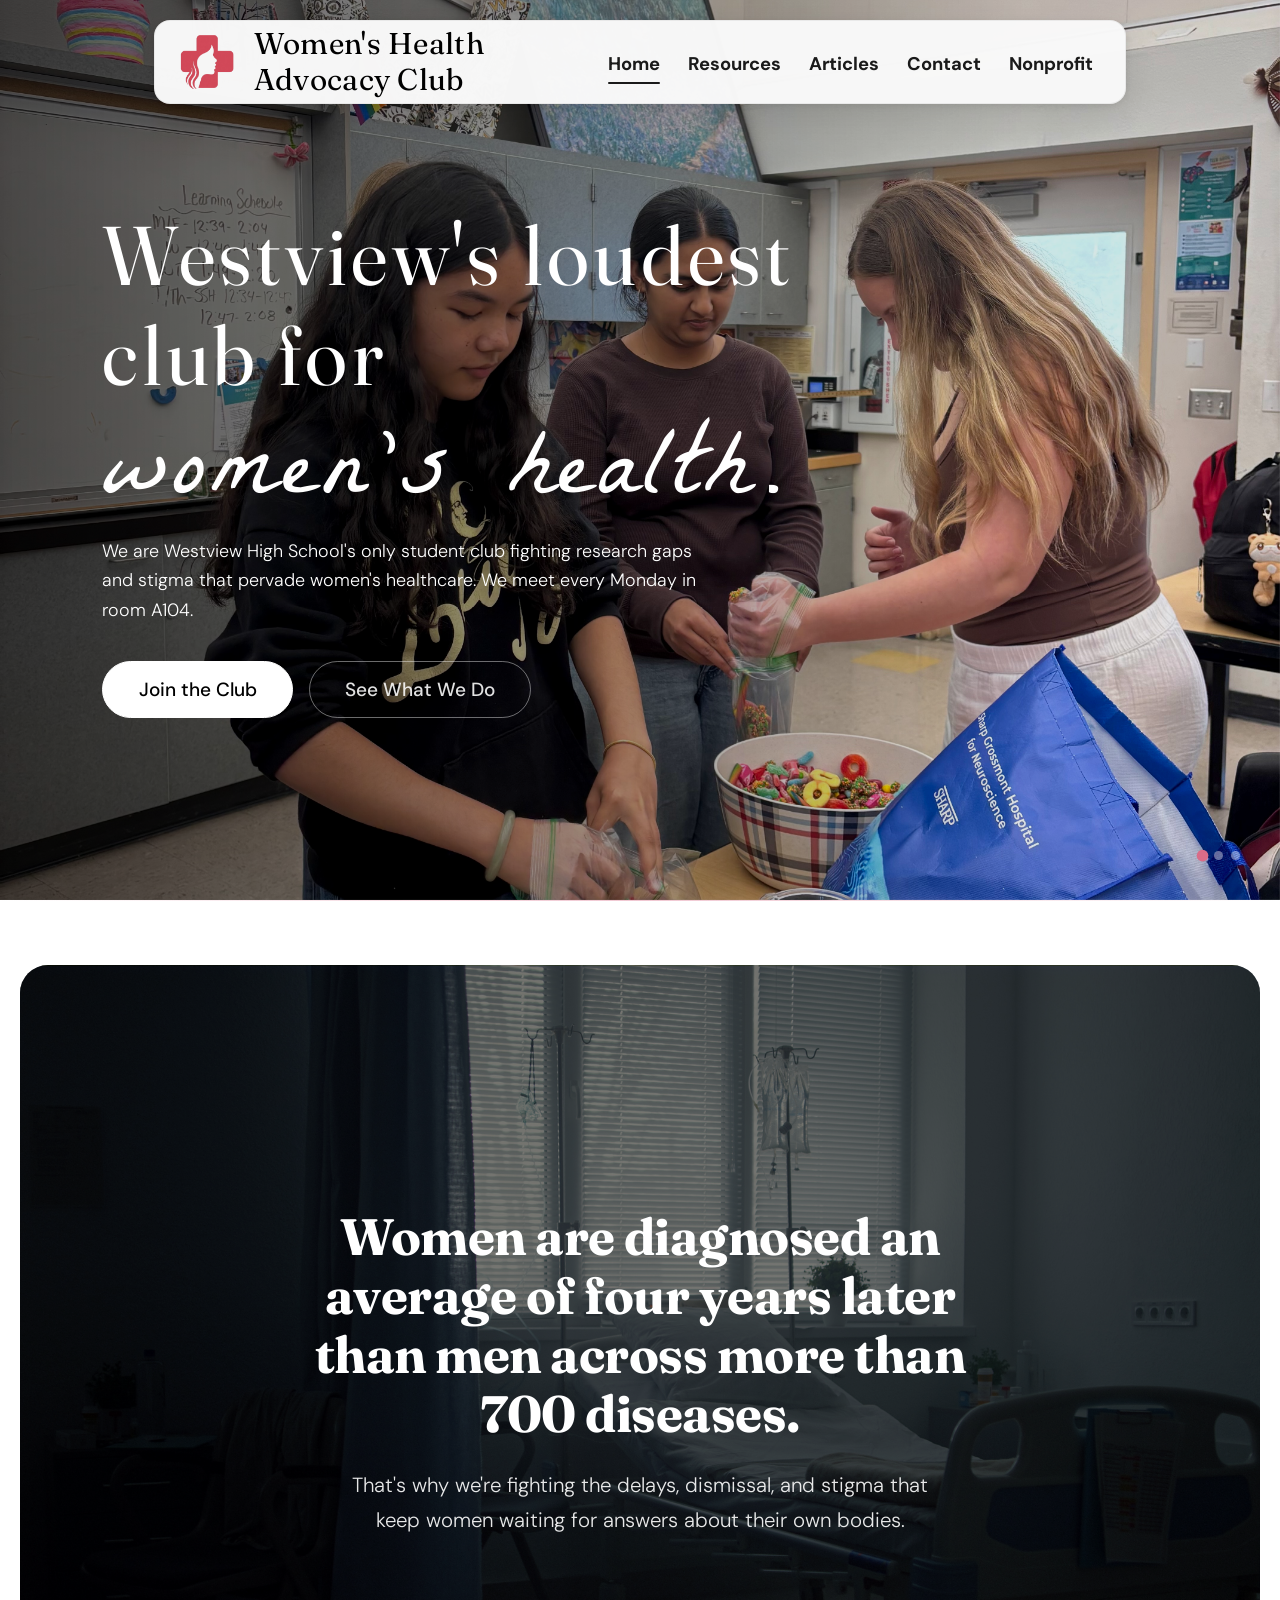
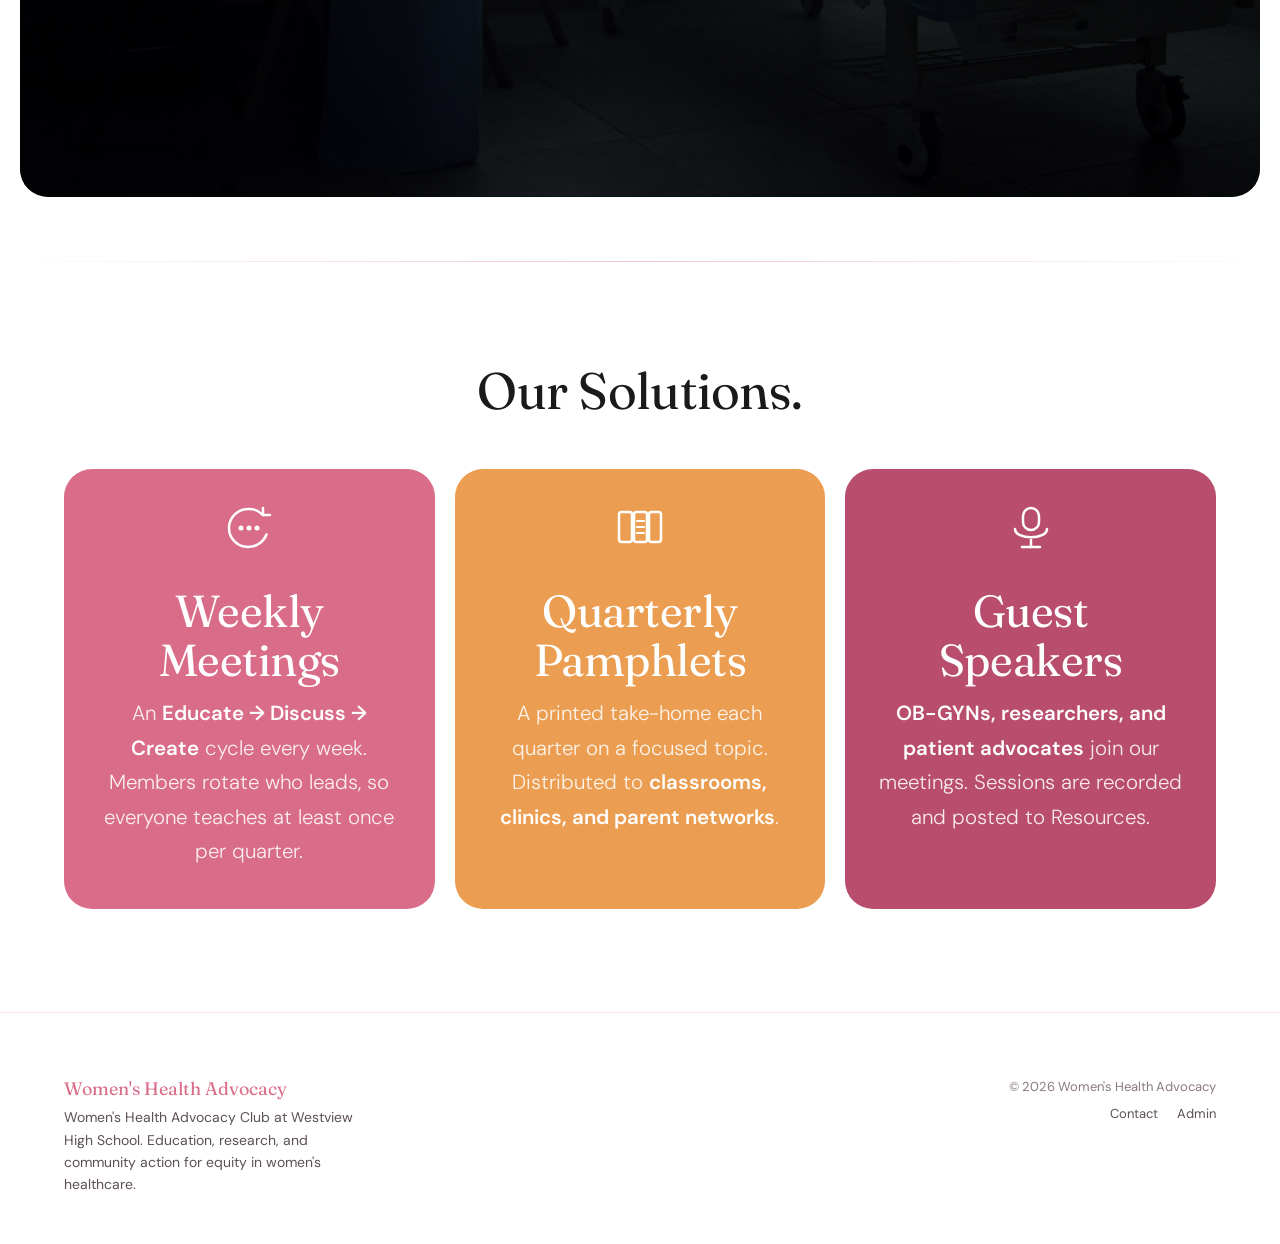
==== commit 4ef90486: "final" ====
--- a/index.html
+++ b/index.html
@@ -772,12 +772,12 @@
     <!-- Headline + CTA anchored to bottom-left -->
     <div class="hero-content">
       <h1 class="hero-headline fade-up d1">
-        <span class="hl-serif" style="margin-bottom: 0.4em;">Westview's loudest club for</span>
+        <span class="hl-serif" style="margin-bottom: 0.4em;">Westview's loudest<br>club for</span>
         <em class="hl-script">women's health.</em>
       </h1>
       <p class="hero-lead fade-up d2">We are Westview High School's only student club fighting research gaps and stigma that pervade women's healthcare. We meet every Monday in room A104.</p>
       <div class="hero-ctas fade-up d3">
-        <a href="contact.html" class="btn-hero-filled">Join the Club</a>
+        <a href="https://docs.google.com/forms/d/e/1FAIpQLSfdk6yHtxB3qOSlcVRYQVsfjANQEwydhUGAqrOZ_GFcasMMnw/viewform?usp=header" target="_blank" rel="noopener" class="btn-hero-filled">Join the Club</a>
         <a href="#what" class="btn-hero-outline">See What We Do</a>
       </div>
     </div>
@@ -792,7 +792,7 @@
       <img class="statement-card__bg" src="hospital.jpg" alt="">
       <div class="statement-card__overlay"></div>
       <div class="statement-card__text">
-        <h2 class="statement-card__headline">Endometriosis takes an average of seven to ten years to diagnose.</h2>
+        <h2 class="statement-card__headline">Women are diagnosed an average of four years later than men across more than 700 diseases.</h2>
         <p class="statement-card__body">That's why we're fighting the delays, dismissal, and stigma that keep women waiting for answers about their own bodies.</p>
 
       </div>
@@ -868,14 +868,6 @@
     </div>
   </section>
 
-  <!-- CTA STRIP -->
-  <section class="cta-strip">
-    <h2>Ready to <em>get involved?</em></h2>
-    <div class="cta-btns">
-      <a href="contact.html" class="btn btn-filled">Reach an Officer</a>
-      <a href="resources.html" class="btn btn-outline">Browse Resources</a>
-    </div>
-  </section>
 
 </main>
 
@@ -968,5 +960,55 @@
 
 })();
 </script>
+
+<!-- ===== JOIN POPUP ===== -->
+<div id="joinPopupBackdrop" style="display:none;position:fixed;inset:0;background:rgba(0,0,0,0.6);backdrop-filter:blur(6px);-webkit-backdrop-filter:blur(6px);z-index:900;" aria-hidden="true"></div>
+<div id="joinPopup" role="dialog" aria-modal="true" aria-labelledby="joinPopupTitle" style="display:none;position:fixed;top:50%;left:50%;transform:translate(-50%,-50%);z-index:901;width:min(700px,calc(100vw - 48px));background:var(--white);border-radius:28px;box-shadow:0 24px 80px rgba(0,0,0,0.22);padding:72px 68px 64px;border:1px solid var(--rose-100);">
+  <button id="joinPopupClose" aria-label="Dismiss" style="position:absolute;top:20px;right:24px;background:transparent;border:0;font-size:32px;line-height:1;cursor:pointer;color:var(--text-soft);padding:4px 8px;border-radius:6px;transition:color 0.2s;">&times;</button>
+  <p style="font-size:13px;font-weight:600;letter-spacing:0.1em;text-transform:uppercase;color:var(--rose);margin-bottom:14px;">Get Involved</p>
+  <h2 id="joinPopupTitle" style="font-family:'Fraunces',serif;font-weight:400;font-size:2.8rem;line-height:1.15;color:var(--text);margin-bottom:16px;">Women's healthcare<br>needs your voice.</h2>
+  <p style="font-size:1.25rem;color:var(--text-muted);font-weight:300;line-height:1.6;margin-bottom:40px;">We meet Mondays in A104. Fill out the interest form and an officer will follow up.</p>
+  <a id="joinPopupBtn" href="https://docs.google.com/forms/d/e/1FAIpQLSfdk6yHtxB3qOSlcVRYQVsfjANQEwydhUGAqrOZ_GFcasMMnw/viewform?usp=header" target="_blank" rel="noopener" style="display:block;text-align:center;padding:20px 40px;background:var(--rose);color:var(--white);border-radius:999px;font-family:'DM Sans',sans-serif;font-size:1.2rem;font-weight:600;text-decoration:none;transition:background 0.2s,transform 0.2s;">Join the Club &rarr;</a>
+</div>
+<script>
+(function () {
+  const STORAGE_KEY = 'joinPopupDismissed';
+  if (sessionStorage.getItem(STORAGE_KEY)) return;
+
+  const backdrop = document.getElementById('joinPopupBackdrop');
+  const popup    = document.getElementById('joinPopup');
+  const closeBtn = document.getElementById('joinPopupClose');
+  const joinBtn  = document.getElementById('joinPopupBtn');
+
+  function show() {
+    backdrop.style.display = '';
+    popup.style.display = '';
+    popup.removeAttribute('aria-hidden');
+    backdrop.removeAttribute('aria-hidden');
+    closeBtn.focus();
+  }
+
+  function dismiss() {
+    backdrop.style.display = 'none';
+    popup.style.display = 'none';
+    sessionStorage.setItem(STORAGE_KEY, '1');
+  }
+
+  setTimeout(show, 4000);
+
+  closeBtn.addEventListener('click', dismiss);
+  backdrop.addEventListener('click', dismiss);
+  joinBtn.addEventListener('click', dismiss);
+
+  document.addEventListener('keydown', e => {
+    if (e.key === 'Escape' && popup.style.display !== 'none') dismiss();
+  });
+
+  closeBtn.addEventListener('mouseenter', () => { closeBtn.style.color = 'var(--text)'; });
+  closeBtn.addEventListener('mouseleave', () => { closeBtn.style.color = 'var(--text-soft)'; });
+  joinBtn.addEventListener('mouseenter',  () => { joinBtn.style.background = 'var(--rose-800)'; joinBtn.style.transform = 'translateY(-1px)'; });
+  joinBtn.addEventListener('mouseleave',  () => { joinBtn.style.background = 'var(--rose)';     joinBtn.style.transform = ''; });
+})();
+</script>
 </body>
 </html>
